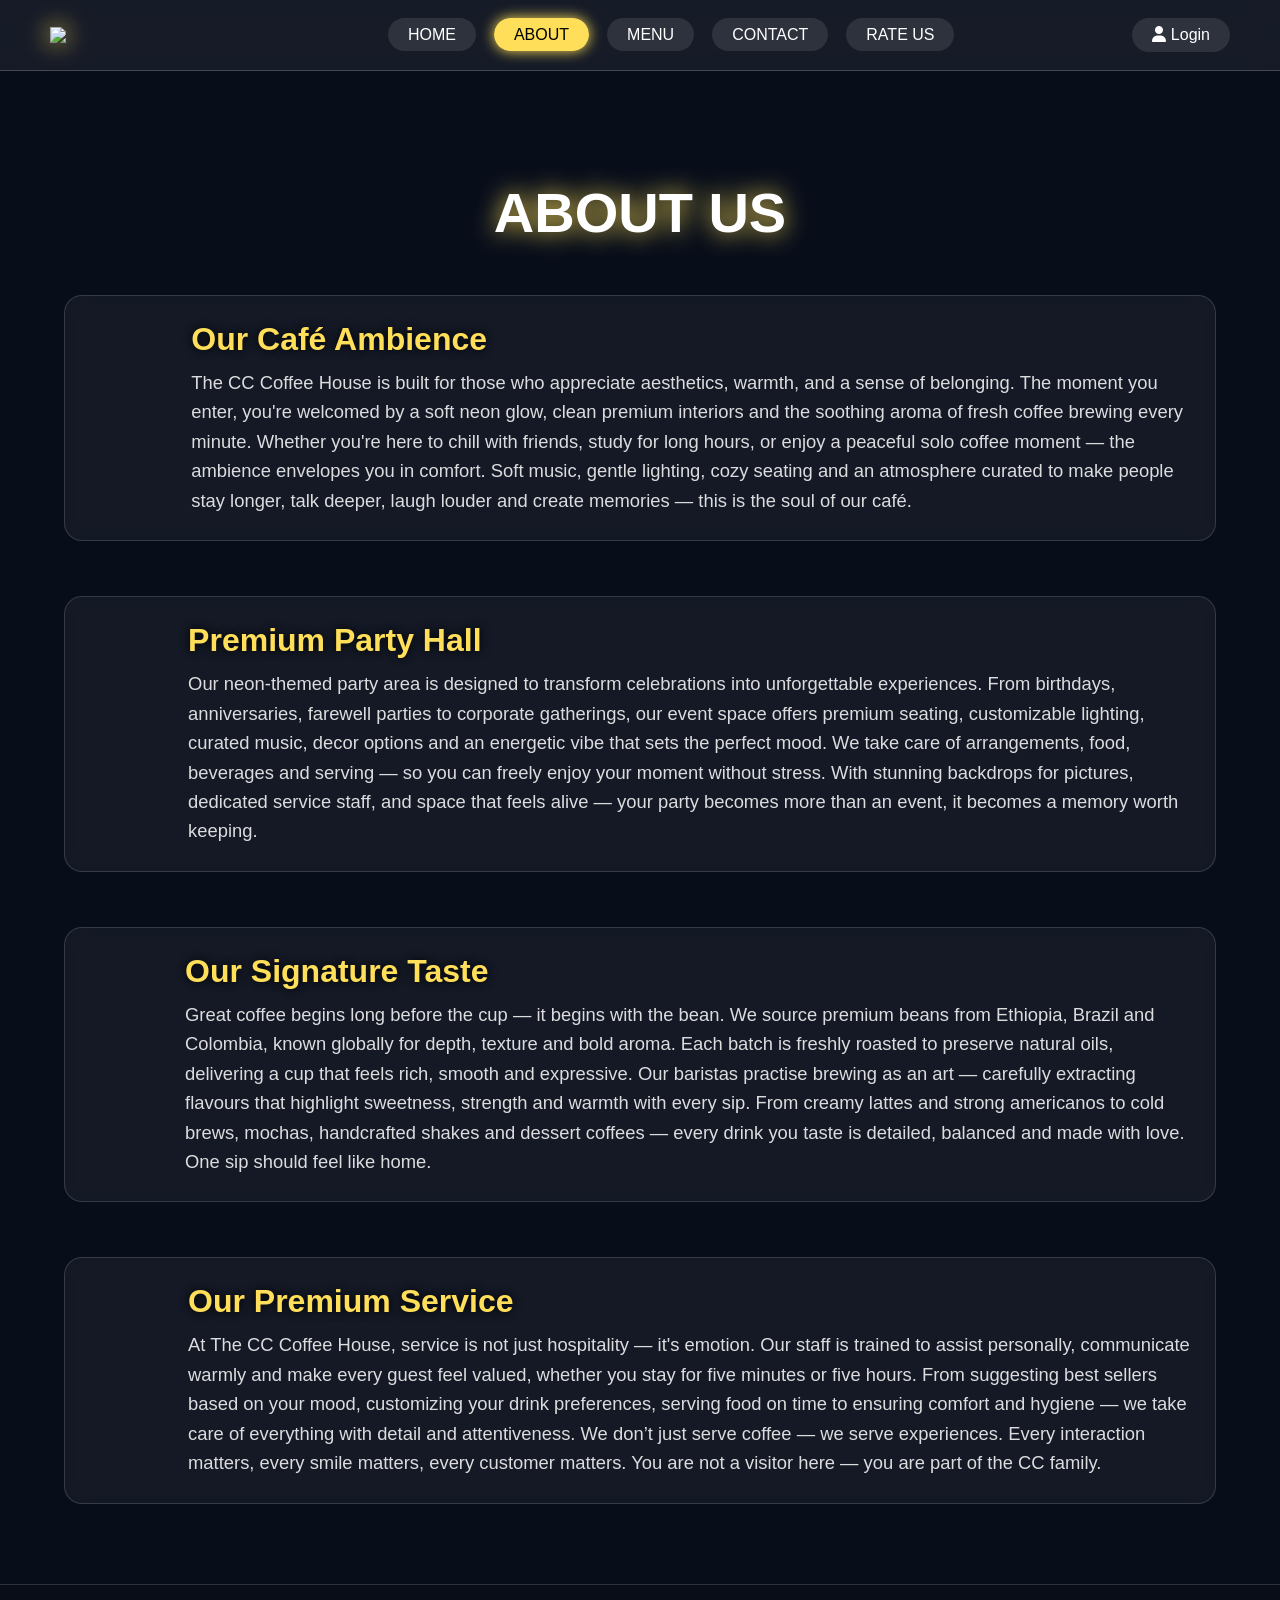
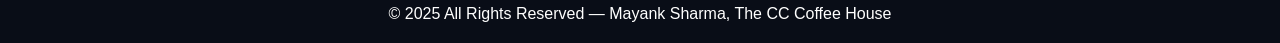
==== about.html @ 78bbc563 "Add files via upload" ====
<!DOCTYPE html>
<html lang="en">
<head>
<meta charset="UTF-8">
<meta name="viewport" content="width=device-width, initial-scale=1.0">
<title>ABOUT US - The CC Coffee House</title>

<!-- Icons + AOS Animations -->
<link rel="stylesheet" href="https://cdnjs.cloudflare.com/ajax/libs/font-awesome/6.5.0/css/all.min.css">
<link rel="stylesheet" href="https://unpkg.com/aos@2.3.1/dist/aos.css"/>

<style>

/* RESET */
*{
  margin:0;
  padding:0;
  box-sizing:border-box;
  font-family:"Poppins",sans-serif;
  list-style:none;
}

body{
  background:#080d1a;
  color:white;
  overflow-x:hidden;
}

/* NEON COLORS */
:root{
  --neon-gold:#ffdf59;
  --neon-blue:#50c8ff;
  --glass-bg:rgba(255,255,255,0.05);
}

/* HEADER */
header{
  position:fixed;
  top:0; left:0; right:0;
  padding:18px 50px;
  display:flex;
  justify-content:space-between;
  align-items:center;
  backdrop-filter:blur(10px);
  background:rgba(255,255,255,0.06);
  border-bottom:1px solid rgba(255,255,255,0.2);
  z-index:1000;
}

header img{
  width:160px;
  filter:drop-shadow(0 0 12px var(--neon-gold));
}

header ul{
  display:flex;
  gap:18px;
}

header a{
  color:white;
  text-decoration:none;
  padding:8px 20px;
  background:rgba(255,255,255,0.1);
  border-radius:20px;
  transition:.3s;
}

header a:hover,
.active-link{
  background:var(--neon-gold);
  color:black;
  box-shadow:0 0 14px var(--neon-gold);
}

/* PAGE TITLE */
.page-title{
  text-align:center;
  margin-top:180px;
  font-size:3.5rem;
  text-shadow:0 0 25px var(--neon-gold);
  animation:fadeIn 1.5s ease;
}

@keyframes fadeIn{
  from{ opacity:0; transform:translateY(25px); }
  to{ opacity:1; transform:translateY(0); }
}

/* ABOUT SECTIONS */
.about-container{
  width:90%;
  margin:50px auto 50px auto;
}

.about-section{
  background:var(--glass-bg);
  border:1px solid rgba(255,255,255,0.15);
  border-radius:18px;
  padding:25px;
  margin-bottom:55px;
  backdrop-filter:blur(8px);
  display:flex;
  align-items:center;
  gap:30px;
  transition:.3s;
}

.about-section:hover{
  box-shadow:0 0 20px var(--neon-gold);
  transform:translateY(-6px);
}

.about-section img{
  width:330px;
  border-radius:12px;
  animation:float 4s ease-in-out infinite;
  filter:drop-shadow(0 0 12px var(--neon-blue));
}

@keyframes float{
  0%,100%{ transform:translateY(0); }
  50%{ transform:translateY(-12px); }
}

.about-text h3{
  font-size:2rem;
  color:var(--neon-gold);
  margin-bottom:10px;
  text-shadow:0 0 10px black;
}

.about-text p{
  font-size:1.15rem;
  line-height:1.6;
  opacity:0.85;
}

/* MOBILE RESPONSIVE */
@media(max-width:900px){
  .about-section{
    flex-direction:column;
    text-align:center;
  }
  .about-section img{
    width:95%;
  }
}

/* FOOTER */
footer{
  margin-top:80px;
  padding:20px;
  text-align:center;
  background:#090d17;
  border-top:1px solid rgba(255,255,255,0.15);
}

</style>
</head>

<body>

<!-- HEADER -->
<header>
    <img src="images/cafe logo.jpg">
    <ul>
        <li><a href="index.html">HOME</a></li>
        <li><a href="about.html" class="active-link">ABOUT</a></li>
        <li><a href="menu.html">MENU</a></li>
        <li><a href="contact.html">CONTACT</a></li>
        <li><a href="RATING.html">RATE US</a> </li>
    </ul>
    <a href="login.html" class="login-btn"><i class="fa-solid fa-user"></i> Login</a>
</header>

<!-- PAGE TITLE -->
<h1 class="page-title">ABOUT US</h1>

<div class="about-container">

    <!-- 1 Ambience -->
    <div class="about-section" data-aos="fade-up">
      <img src="images/cafe-group-sitting-area.jpg" alt="">
      <div class="about-text">
        <h3>Our Café Ambience</h3>
        <p>
          The CC Coffee House is built for those who appreciate aesthetics, warmth, and a sense of belonging. 
          The moment you enter, you're welcomed by a soft neon glow, clean premium interiors and the soothing 
          aroma of fresh coffee brewing every minute. Whether you're here to chill with friends, study for long 
          hours, or enjoy a peaceful solo coffee moment — the ambience envelopes you in comfort.  
          Soft music, gentle lighting, cozy seating and an atmosphere curated to make people stay longer, talk deeper, 
          laugh louder and create memories — this is the soul of our café.
        </p>
      </div>
    </div>

    <!-- 2 Party Hall -->
    <div class="about-section" data-aos="fade-up" data-aos-delay="150">
      <img src="images/party area.jpg" alt="">
      <div class="about-text">
        <h3>Premium Party Hall</h3>
        <p>
          Our neon-themed party area is designed to transform celebrations into unforgettable experiences.  
          From birthdays, anniversaries, farewell parties to corporate gatherings, our event space offers 
          premium seating, customizable lighting, curated music, decor options and an energetic vibe that 
          sets the perfect mood. We take care of arrangements, food, beverages and serving — so you can 
          freely enjoy your moment without stress. With stunning backdrops for pictures, dedicated service 
          staff, and space that feels alive — your party becomes more than an event, it becomes a memory worth keeping.
        </p>
      </div>
    </div>

    <!-- 3 Signature Taste -->
    <div class="about-section" data-aos="fade-up" data-aos-delay="300">
      <img src="images/imported coffe.jpg" alt="">
      <div class="about-text">
        <h3>Our Signature Taste</h3>
        <p>
          Great coffee begins long before the cup — it begins with the bean. 
          We source premium beans from Ethiopia, Brazil and Colombia, known globally for depth, 
          texture and bold aroma. Each batch is freshly roasted to preserve natural oils, delivering 
          a cup that feels rich, smooth and expressive. Our baristas practise brewing as an art — carefully 
          extracting flavours that highlight sweetness, strength and warmth with every sip.  
          From creamy lattes and strong americanos to cold brews, mochas, handcrafted shakes and dessert coffees —
          every drink you taste is detailed, balanced and made with love. One sip should feel like home.
        </p>
      </div>
    </div>

    <!-- 4 Service Quality -->
    <div class="about-section" data-aos="fade-up" data-aos-delay="450">
      <img src="https://images.unsplash.com/photo-1525610553991-2bede1a236e2" alt="">
      <div class="about-text">
        <h3>Our Premium Service</h3>
        <p>
          At The CC Coffee House, service is not just hospitality — it's emotion.  
          Our staff is trained to assist personally, communicate warmly and make every guest feel valued, 
          whether you stay for five minutes or five hours. From suggesting best sellers based on your mood, 
          customizing your drink preferences, serving food on time to ensuring comfort and hygiene — 
          we take care of everything with detail and attentiveness.  
          We don’t just serve coffee — we serve experiences. Every interaction matters, every smile matters, 
          every customer matters. You are not a visitor here — you are part of the CC family.
        </p>
      </div>
    </div>

</div>

<!-- FOOTER -->
<footer>
  © 2025 All Rights Reserved — Mayank Sharma, The CC Coffee House
</footer>

<!-- AOS SCRIPT -->
<script src="https://unpkg.com/aos@2.3.1/dist/aos.js"></script>
<script>
  AOS.init({ duration:1200 });
</script>

<script>
document.addEventListener("DOMContentLoaded", () => {
    const loginBtn = document.querySelector(".login-btn");

    if(localStorage.getItem("loggedInUser")){
        if(loginBtn){
            loginBtn.innerHTML = '<i class="fa-solid fa-right-from-bracket"></i> Logout';
            loginBtn.href = "#";
            loginBtn.addEventListener("click", () => {
                localStorage.removeItem("loggedInUser");
                alert("Logged out successfully!");
                location.reload();
            });
        }
    }
});
</script>

</body>
</html>
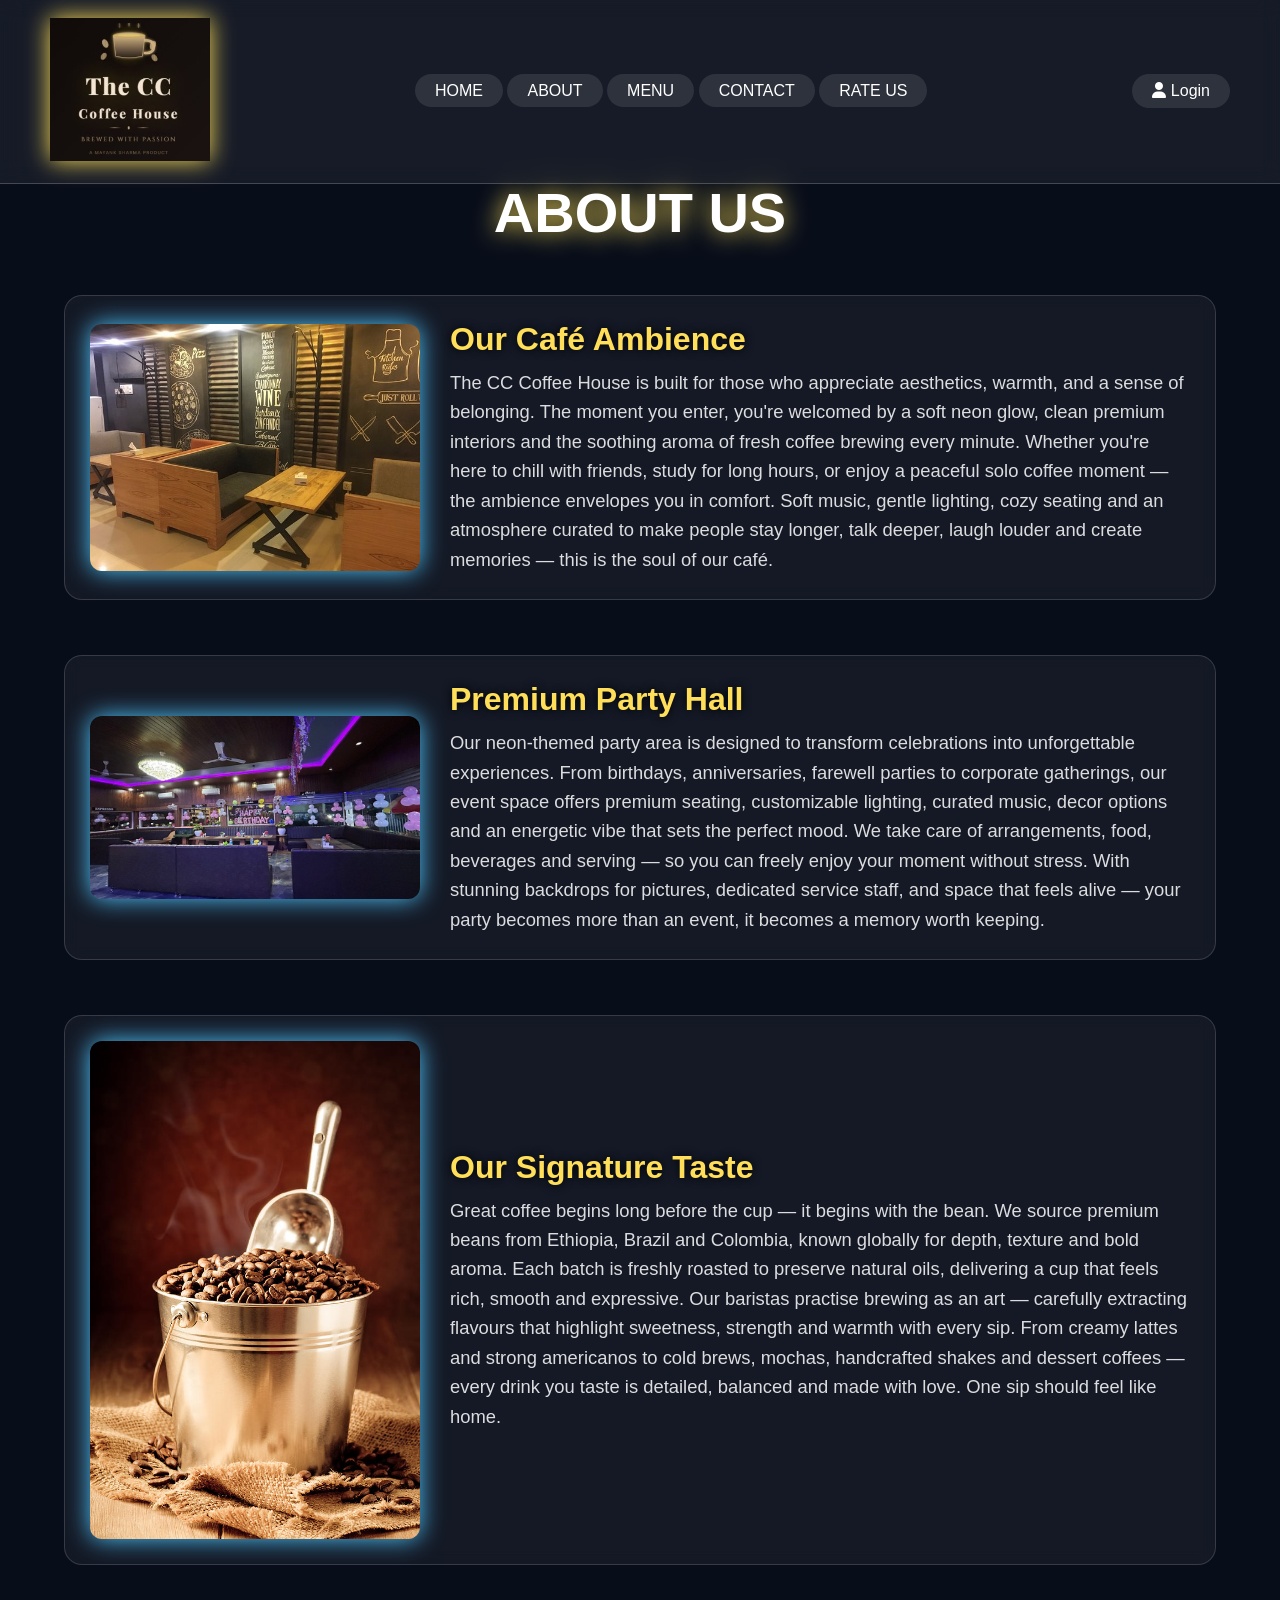
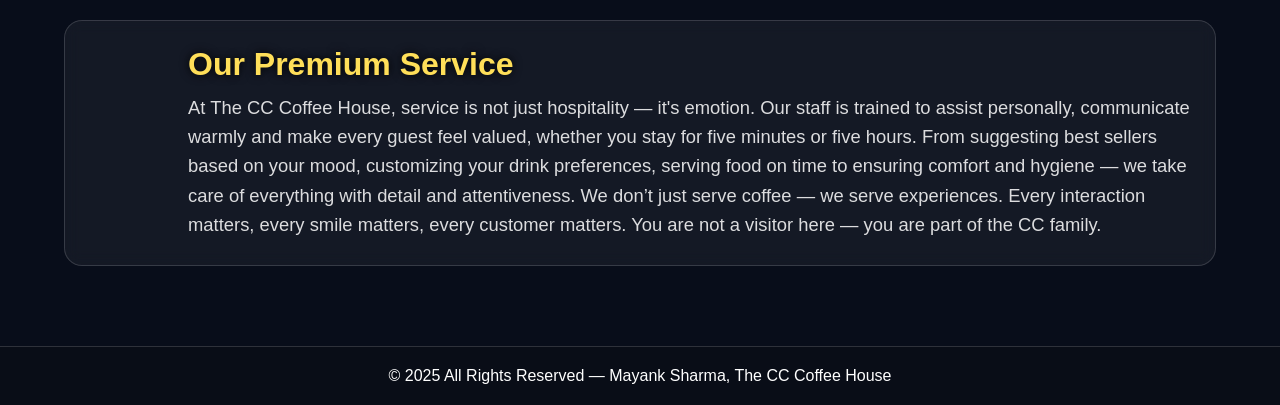
==== commit daf33d5e: "Update about.html" ====
--- a/about.html
+++ b/about.html
@@ -155,6 +155,39 @@
   background:#090d17;
   border-top:1px solid rgba(255,255,255,0.15);
 }
+/* Mobile hamburger */
+#menu-btn {
+  display:none;
+  font-size:1.7rem;
+  cursor:pointer;
+}
+
+/* Mobile menu behavior */
+@media(max-width:768px){
+  nav{ 
+    position:fixed;
+    right:-120%;
+    top:75px;
+    width:220px;
+    padding:20px;
+    backdrop-filter: blur(12px);
+    background:rgba(255,255,255,0.09);
+    border-left:1px solid rgba(255,255,255,0.2);
+    transition:.3s;
+    flex-direction:column;
+  }
+
+  nav.show{ right:0%; }
+
+  nav a{
+    margin:12px 0;
+    width:100%;
+    text-align:center;
+    display:block;
+  }
+
+  #menu-btn{ display:block; }
+}
 
 </style>
 </head>
@@ -162,17 +195,31 @@
 <body>
 
 <!-- HEADER -->
+
 <header>
-    <img src="images/cafe logo.jpg">
-    <ul>
-        <li><a href="index.html">HOME</a></li>
-        <li><a href="about.html" class="active-link">ABOUT</a></li>
-        <li><a href="menu.html">MENU</a></li>
-        <li><a href="contact.html">CONTACT</a></li>
-        <li><a href="RATING.html">RATE US</a> </li>
-    </ul>
-    <a href="login.html" class="login-btn"><i class="fa-solid fa-user"></i> Login</a>
+  <!-- Logo -->
+  <div class="logo">
+    <img src="images/cafe logo.jpg" alt="CC Coffee House Logo">
+  </div>
+
+  <!-- Hamburger icon for mobile -->
+  <i id="menu-btn" class="fas fa-bars"></i>
+
+  <!-- Navigation -->
+  <nav>
+    <a href="index.html">HOME</a>
+    <a href="about.html">ABOUT</a>
+    <a href="menu.html">MENU</a>
+    <a href="contact.html">CONTACT</a>
+    <a href="rating.html">RATE US</a>
+  </nav>
+
+  <!-- Login button -->
+  <a href="login.html" class="login-btn">
+    <i class="fa-solid fa-user"></i> Login
+  </a>
 </header>
+
 
 <!-- PAGE TITLE -->
 <h1 class="page-title">ABOUT US</h1>
@@ -275,6 +322,13 @@
     }
 });
 </script>
+<script>
+const menuBtn = document.getElementById("menu-btn");
+const nav = document.querySelector("nav");
+
+menuBtn.onclick = () => nav.classList.toggle("show");
+</script>
+
 
 </body>
 </html>
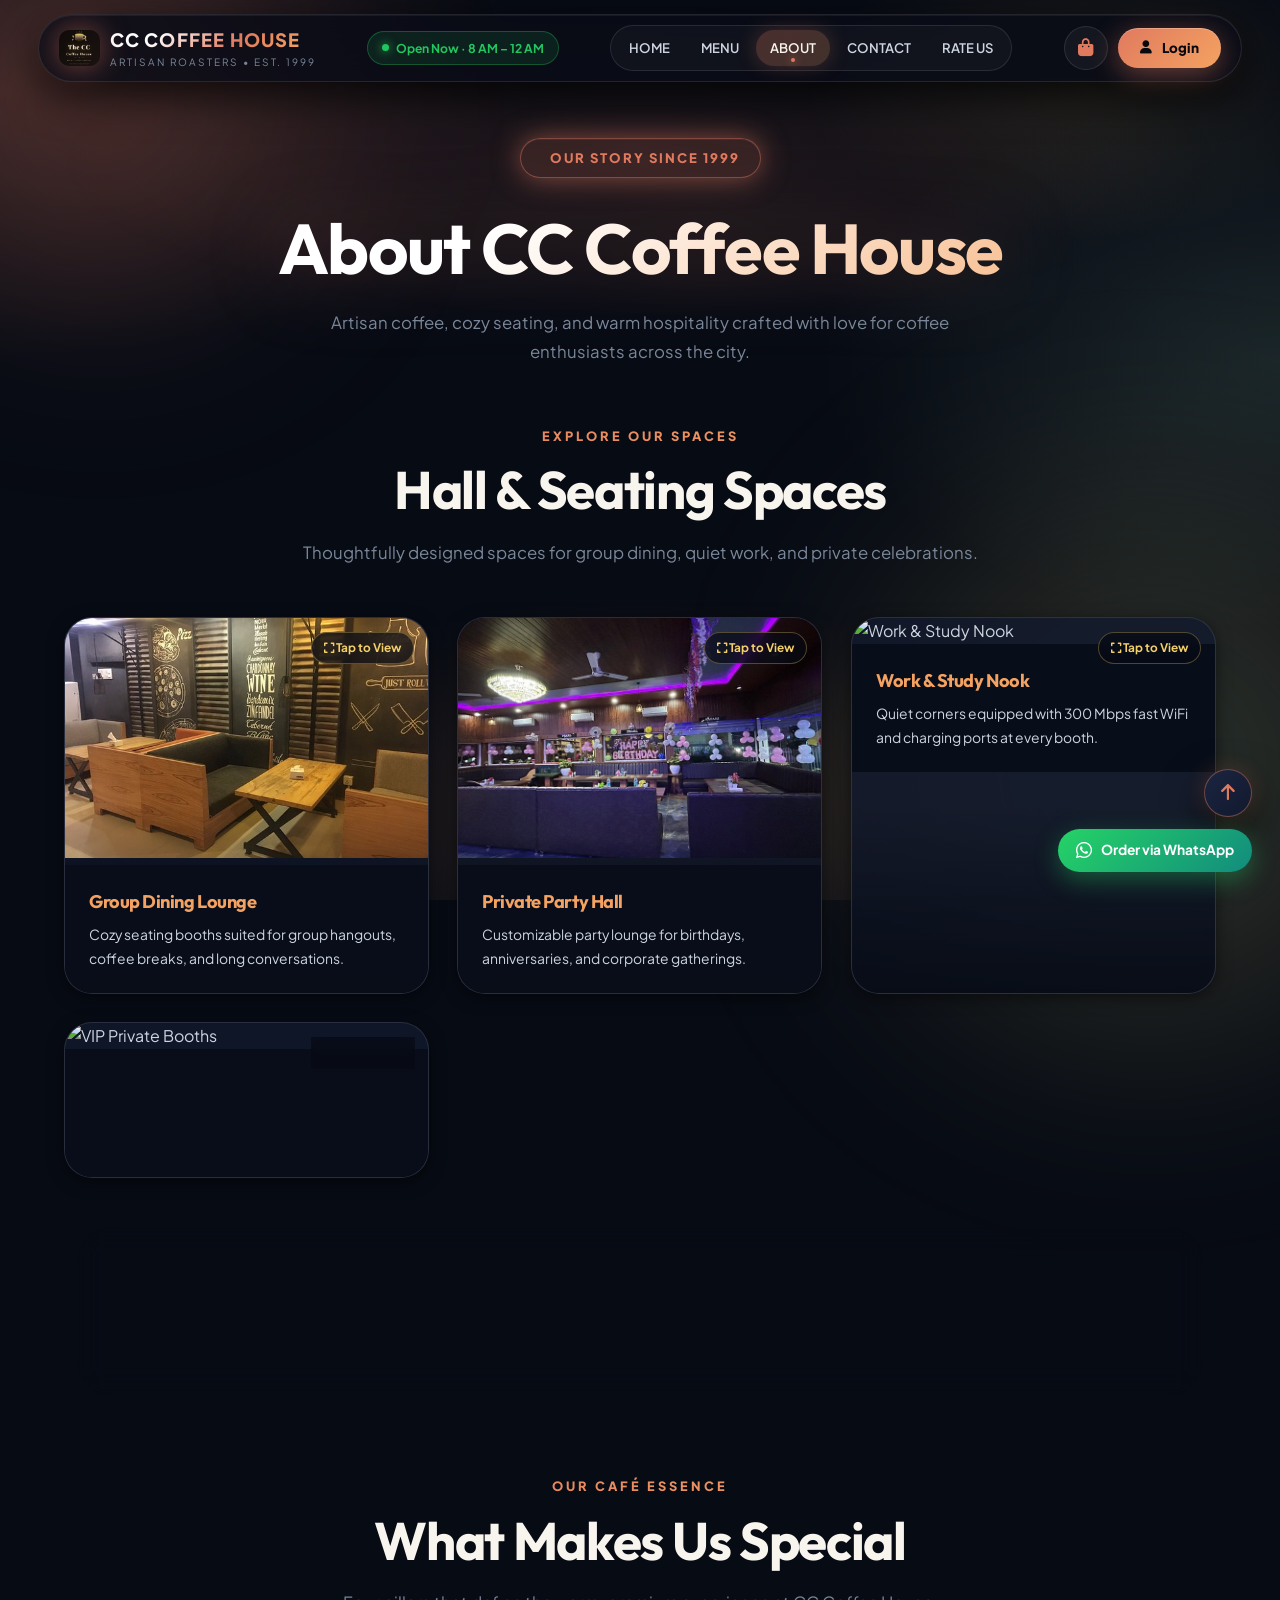
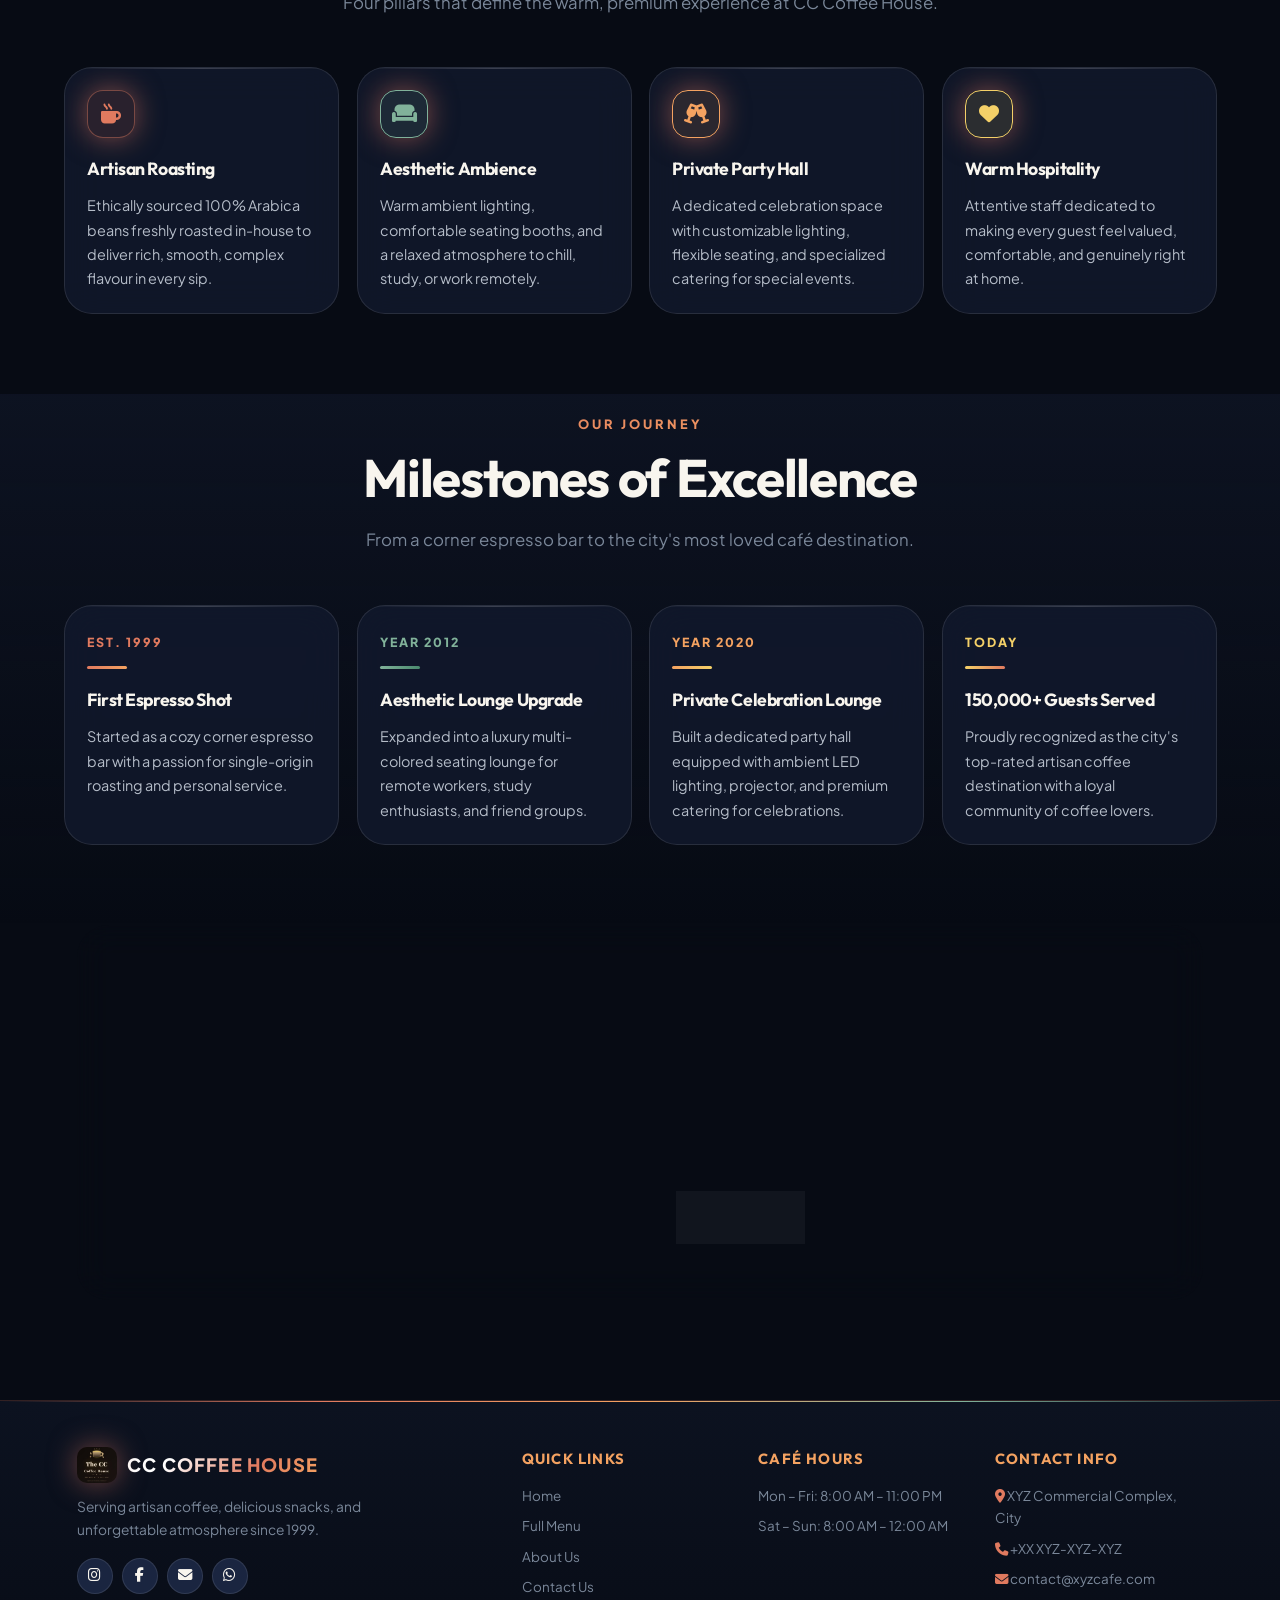
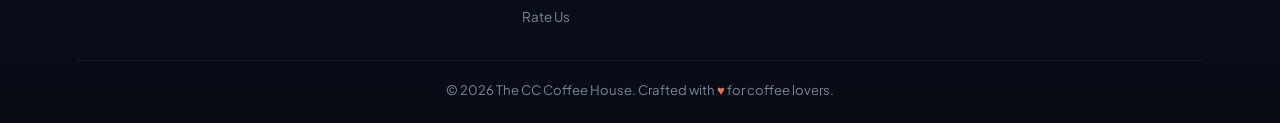
==== commit 10574b5d: "Enhance UI/UX: reorder about page gallery to top, add cart free delivery tracker, interactive order " ====
--- a/about.html
+++ b/about.html
@@ -1,334 +1,329 @@
-<!DOCTYPE html>
-<html lang="en">
-<head>
-<meta charset="UTF-8">
-<meta name="viewport" content="width=device-width, initial-scale=1.0">
-<title>ABOUT US - The CC Coffee House</title>
-
-<!-- Icons + AOS Animations -->
-<link rel="stylesheet" href="https://cdnjs.cloudflare.com/ajax/libs/font-awesome/6.5.0/css/all.min.css">
-<link rel="stylesheet" href="https://unpkg.com/aos@2.3.1/dist/aos.css"/>
-
-<style>
-
-/* RESET */
-*{
-  margin:0;
-  padding:0;
-  box-sizing:border-box;
-  font-family:"Poppins",sans-serif;
-  list-style:none;
-}
-
-body{
-  background:#080d1a;
-  color:white;
-  overflow-x:hidden;
-}
-
-/* NEON COLORS */
-:root{
-  --neon-gold:#ffdf59;
-  --neon-blue:#50c8ff;
-  --glass-bg:rgba(255,255,255,0.05);
-}
-
-/* HEADER */
-header{
-  position:fixed;
-  top:0; left:0; right:0;
-  padding:18px 50px;
-  display:flex;
-  justify-content:space-between;
-  align-items:center;
-  backdrop-filter:blur(10px);
-  background:rgba(255,255,255,0.06);
-  border-bottom:1px solid rgba(255,255,255,0.2);
-  z-index:1000;
-}
-
-header img{
-  width:160px;
-  filter:drop-shadow(0 0 12px var(--neon-gold));
-}
-
-header ul{
-  display:flex;
-  gap:18px;
-}
-
-header a{
-  color:white;
-  text-decoration:none;
-  padding:8px 20px;
-  background:rgba(255,255,255,0.1);
-  border-radius:20px;
-  transition:.3s;
-}
-
-header a:hover,
-.active-link{
-  background:var(--neon-gold);
-  color:black;
-  box-shadow:0 0 14px var(--neon-gold);
-}
-
-/* PAGE TITLE */
-.page-title{
-  text-align:center;
-  margin-top:180px;
-  font-size:3.5rem;
-  text-shadow:0 0 25px var(--neon-gold);
-  animation:fadeIn 1.5s ease;
-}
-
-@keyframes fadeIn{
-  from{ opacity:0; transform:translateY(25px); }
-  to{ opacity:1; transform:translateY(0); }
-}
-
-/* ABOUT SECTIONS */
-.about-container{
-  width:90%;
-  margin:50px auto 50px auto;
-}
-
-.about-section{
-  background:var(--glass-bg);
-  border:1px solid rgba(255,255,255,0.15);
-  border-radius:18px;
-  padding:25px;
-  margin-bottom:55px;
-  backdrop-filter:blur(8px);
-  display:flex;
-  align-items:center;
-  gap:30px;
-  transition:.3s;
-}
-
-.about-section:hover{
-  box-shadow:0 0 20px var(--neon-gold);
-  transform:translateY(-6px);
-}
-
-.about-section img{
-  width:330px;
-  border-radius:12px;
-  animation:float 4s ease-in-out infinite;
-  filter:drop-shadow(0 0 12px var(--neon-blue));
-}
-
-@keyframes float{
-  0%,100%{ transform:translateY(0); }
-  50%{ transform:translateY(-12px); }
-}
-
-.about-text h3{
-  font-size:2rem;
-  color:var(--neon-gold);
-  margin-bottom:10px;
-  text-shadow:0 0 10px black;
-}
-
-.about-text p{
-  font-size:1.15rem;
-  line-height:1.6;
-  opacity:0.85;
-}
-
-/* MOBILE RESPONSIVE */
-@media(max-width:900px){
-  .about-section{
-    flex-direction:column;
-    text-align:center;
-  }
-  .about-section img{
-    width:95%;
-  }
-}
-
-/* FOOTER */
-footer{
-  margin-top:80px;
-  padding:20px;
-  text-align:center;
-  background:#090d17;
-  border-top:1px solid rgba(255,255,255,0.15);
-}
-/* Mobile hamburger */
-#menu-btn {
-  display:none;
-  font-size:1.7rem;
-  cursor:pointer;
-}
-
-/* Mobile menu behavior */
-@media(max-width:768px){
-  nav{ 
-    position:fixed;
-    right:-120%;
-    top:75px;
-    width:220px;
-    padding:20px;
-    backdrop-filter: blur(12px);
-    background:rgba(255,255,255,0.09);
-    border-left:1px solid rgba(255,255,255,0.2);
-    transition:.3s;
-    flex-direction:column;
-  }
-
-  nav.show{ right:0%; }
-
-  nav a{
-    margin:12px 0;
-    width:100%;
-    text-align:center;
-    display:block;
-  }
-
-  #menu-btn{ display:block; }
-}
-
-</style>
-</head>
-
-<body>
-
-<!-- HEADER -->
-
-<header>
-  <!-- Logo -->
-  <div class="logo">
-    <img src="images/cafe logo.jpg" alt="CC Coffee House Logo">
-  </div>
-
-  <!-- Hamburger icon for mobile -->
-  <i id="menu-btn" class="fas fa-bars"></i>
-
-  <!-- Navigation -->
-  <nav>
-    <a href="index.html">HOME</a>
-    <a href="about.html">ABOUT</a>
-    <a href="menu.html">MENU</a>
-    <a href="contact.html">CONTACT</a>
-    <a href="rating.html">RATE US</a>
-  </nav>
-
-  <!-- Login button -->
-  <a href="login.html" class="login-btn">
-    <i class="fa-solid fa-user"></i> Login
-  </a>
-</header>
-
-
-<!-- PAGE TITLE -->
-<h1 class="page-title">ABOUT US</h1>
-
-<div class="about-container">
-
-    <!-- 1 Ambience -->
-    <div class="about-section" data-aos="fade-up">
-      <img src="images/cafe-group-sitting-area.jpg" alt="">
-      <div class="about-text">
-        <h3>Our Café Ambience</h3>
-        <p>
-          The CC Coffee House is built for those who appreciate aesthetics, warmth, and a sense of belonging. 
-          The moment you enter, you're welcomed by a soft neon glow, clean premium interiors and the soothing 
-          aroma of fresh coffee brewing every minute. Whether you're here to chill with friends, study for long 
-          hours, or enjoy a peaceful solo coffee moment — the ambience envelopes you in comfort.  
-          Soft music, gentle lighting, cozy seating and an atmosphere curated to make people stay longer, talk deeper, 
-          laugh louder and create memories — this is the soul of our café.
-        </p>
-      </div>
-    </div>
-
-    <!-- 2 Party Hall -->
-    <div class="about-section" data-aos="fade-up" data-aos-delay="150">
-      <img src="images/party area.jpg" alt="">
-      <div class="about-text">
-        <h3>Premium Party Hall</h3>
-        <p>
-          Our neon-themed party area is designed to transform celebrations into unforgettable experiences.  
-          From birthdays, anniversaries, farewell parties to corporate gatherings, our event space offers 
-          premium seating, customizable lighting, curated music, decor options and an energetic vibe that 
-          sets the perfect mood. We take care of arrangements, food, beverages and serving — so you can 
-          freely enjoy your moment without stress. With stunning backdrops for pictures, dedicated service 
-          staff, and space that feels alive — your party becomes more than an event, it becomes a memory worth keeping.
-        </p>
-      </div>
-    </div>
-
-    <!-- 3 Signature Taste -->
-    <div class="about-section" data-aos="fade-up" data-aos-delay="300">
-      <img src="images/imported coffe.jpg" alt="">
-      <div class="about-text">
-        <h3>Our Signature Taste</h3>
-        <p>
-          Great coffee begins long before the cup — it begins with the bean. 
-          We source premium beans from Ethiopia, Brazil and Colombia, known globally for depth, 
-          texture and bold aroma. Each batch is freshly roasted to preserve natural oils, delivering 
-          a cup that feels rich, smooth and expressive. Our baristas practise brewing as an art — carefully 
-          extracting flavours that highlight sweetness, strength and warmth with every sip.  
-          From creamy lattes and strong americanos to cold brews, mochas, handcrafted shakes and dessert coffees —
-          every drink you taste is detailed, balanced and made with love. One sip should feel like home.
-        </p>
-      </div>
-    </div>
-
-    <!-- 4 Service Quality -->
-    <div class="about-section" data-aos="fade-up" data-aos-delay="450">
-      <img src="https://images.unsplash.com/photo-1525610553991-2bede1a236e2" alt="">
-      <div class="about-text">
-        <h3>Our Premium Service</h3>
-        <p>
-          At The CC Coffee House, service is not just hospitality — it's emotion.  
-          Our staff is trained to assist personally, communicate warmly and make every guest feel valued, 
-          whether you stay for five minutes or five hours. From suggesting best sellers based on your mood, 
-          customizing your drink preferences, serving food on time to ensuring comfort and hygiene — 
-          we take care of everything with detail and attentiveness.  
-          We don’t just serve coffee — we serve experiences. Every interaction matters, every smile matters, 
-          every customer matters. You are not a visitor here — you are part of the CC family.
-        </p>
-      </div>
-    </div>
-
-</div>
-
-<!-- FOOTER -->
-<footer>
-  © 2025 All Rights Reserved — Mayank Sharma, The CC Coffee House
-</footer>
-
-<!-- AOS SCRIPT -->
-<script src="https://unpkg.com/aos@2.3.1/dist/aos.js"></script>
-<script>
-  AOS.init({ duration:1200 });
-</script>
-
-<script>
-document.addEventListener("DOMContentLoaded", () => {
-    const loginBtn = document.querySelector(".login-btn");
-
-    if(localStorage.getItem("loggedInUser")){
-        if(loginBtn){
-            loginBtn.innerHTML = '<i class="fa-solid fa-right-from-bracket"></i> Logout';
-            loginBtn.href = "#";
-            loginBtn.addEventListener("click", () => {
-                localStorage.removeItem("loggedInUser");
-                alert("Logged out successfully!");
-                location.reload();
-            });
-        }
-    }
-});
-</script>
-<script>
-const menuBtn = document.getElementById("menu-btn");
-const nav = document.querySelector("nav");
-
-menuBtn.onclick = () => nav.classList.toggle("show");
-</script>
-
-
-</body>
-</html>
+<!DOCTYPE html>
+<html lang="en">
+<head>
+    <meta charset="UTF-8">
+    <meta name="viewport" content="width=device-width, initial-scale=1.0">
+    <title>About Us | The CC Coffee House – Our Story & Spaces</title>
+    <meta name="description" content="Discover the story behind CC Coffee House — 27 years of artisan brewing, warm hospitality, aesthetic seating, and a private celebration hall.">
+
+    <!-- Favicon & Social Meta -->
+    <link rel="icon" type="image/jpeg" href="images/cafe logo.jpg">
+    <meta property="og:title" content="About Us | The CC Coffee House">
+    <meta property="og:description" content="Discover 27 years of artisan brewing, warm hospitality, aesthetic seating, and our private celebration hall.">
+    <meta property="og:image" content="images/cafe logo.jpg">
+    <meta property="og:type" content="website">
+
+    <link rel="stylesheet" href="https://cdnjs.cloudflare.com/ajax/libs/font-awesome/6.5.0/css/all.min.css">
+    <link rel="stylesheet" href="https://unpkg.com/aos@2.3.1/dist/aos.css"/>
+    <link rel="stylesheet" href="css/styles.css">
+</head>
+<body>
+
+    <!-- ── PAGE PRELOADER ── -->
+    <div id="page-preloader">
+        <img src="images/cafe logo.jpg" alt="CC Coffee House" class="preloader-logo">
+        <p class="preloader-brand-name">CC Coffee House</p>
+        <div class="preloader-bar-track">
+            <div class="preloader-bar-fill"></div>
+        </div>
+    </div>
+
+    <!-- NAVBAR -->
+    <header class="navbar-header" id="main-navbar">
+        <a href="index.html" class="brand-logo">
+            <img src="images/cafe logo.jpg" alt="CC Coffee House Logo">
+            <div>
+                <span class="brand-name">CC Coffee House</span>
+                <span class="brand-tagline">Artisan Roasters • Est. 1999</span>
+            </div>
+        </a>
+        <div class="status-badge-pill">
+            <span class="status-dot"></span> Open Now · 8 AM – 12 AM
+        </div>
+        <i class="fa-solid fa-bars mobile-toggle" id="menu-toggle-btn"></i>
+        <nav class="nav-links" id="nav-links">
+            <a href="index.html"   class="nav-link-item">HOME</a>
+            <a href="menu.html"    class="nav-link-item">MENU</a>
+            <a href="about.html"   class="nav-link-item active">ABOUT</a>
+            <a href="contact.html" class="nav-link-item">CONTACT</a>
+            <a href="rating.html"  class="nav-link-item">RATE US</a>
+        </nav>
+        <div class="header-actions">
+            <button class="cart-trigger-btn" onclick="toggleCartDrawer(true)" title="View Cart">
+                <i class="fa-solid fa-bag-shopping"></i>
+                <span class="cart-badge" style="display:none;">0</span>
+            </button>
+            <div id="header-auth-btn">
+                <a href="login.html" class="btn-primary" style="padding:9px 22px;font-size:0.84rem;">
+                    <i class="fa-solid fa-user"></i> Login
+                </a>
+            </div>
+        </div>
+    </header>
+
+    <!-- PAGE HERO BANNER -->
+    <section class="page-hero-banner">
+        <span class="badge-tag" data-aos="fade-down">
+            <i class="fa-solid fa-sparkles"></i> OUR STORY SINCE 1999
+        </span>
+        <h1 class="hero-title" data-aos="fade-up" style="font-size:clamp(2.6rem,5.5vw,4.5rem);margin-top:8px;">
+            About CC Coffee House
+        </h1>
+        <p class="section-desc" data-aos="fade-up" data-aos-delay="100" style="max-width:620px;margin:20px auto 0;">
+            Artisan coffee, cozy seating, and warm hospitality crafted with love for coffee enthusiasts across the city.
+        </p>
+    </section>
+
+    <!-- GALLERY SPACES (PICTURES ON TOP) -->
+    <section class="section" style="padding-top:20px; padding-bottom:50px;">
+        <div class="section-header" data-aos="fade-up">
+            <span class="section-subtitle">EXPLORE OUR SPACES</span>
+            <h2 class="section-title">Hall & Seating Spaces</h2>
+            <p class="section-desc">Thoughtfully designed spaces for group dining, quiet work, and private celebrations.</p>
+        </div>
+
+        <div class="gallery-grid">
+            <div class="gallery-card tilt-card" data-aos="fade-up" data-aos-delay="80">
+                <span style="position:absolute;top:14px;right:14px;background:rgba(7,11,20,0.72);color:var(--gold);font-size:0.74rem;font-weight:700;padding:5px 12px;border-radius:20px;border:1px solid rgba(244,208,104,0.30);backdrop-filter:blur(8px);z-index:3;pointer-events:none;"><i class="fa-solid fa-expand"></i> Tap to View</span>
+                <img src="images/cafe-group-sitting-area.jpg" alt="Group Dining Lounge">
+                <div class="gallery-info">
+                    <h4>Group Dining Lounge</h4>
+                    <p>Cozy seating booths suited for group hangouts, coffee breaks, and long conversations.</p>
+                </div>
+            </div>
+            <div class="gallery-card tilt-card" data-aos="fade-up" data-aos-delay="160">
+                <span style="position:absolute;top:14px;right:14px;background:rgba(7,11,20,0.72);color:var(--gold);font-size:0.74rem;font-weight:700;padding:5px 12px;border-radius:20px;border:1px solid rgba(244,208,104,0.30);backdrop-filter:blur(8px);z-index:3;pointer-events:none;"><i class="fa-solid fa-expand"></i> Tap to View</span>
+                <img src="images/party area.jpg" alt="Private Party Hall">
+                <div class="gallery-info">
+                    <h4>Private Party Hall</h4>
+                    <p>Customizable party lounge for birthdays, anniversaries, and corporate gatherings.</p>
+                </div>
+            </div>
+            <div class="gallery-card tilt-card" data-aos="fade-up" data-aos-delay="240">
+                <span style="position:absolute;top:14px;right:14px;background:rgba(7,11,20,0.72);color:var(--gold);font-size:0.74rem;font-weight:700;padding:5px 12px;border-radius:20px;border:1px solid rgba(244,208,104,0.30);backdrop-filter:blur(8px);z-index:3;pointer-events:none;"><i class="fa-solid fa-expand"></i> Tap to View</span>
+                <img src="https://images.unsplash.com/photo-1554118811-1e0d58224f24?w=500&auto=format&fit=crop" alt="Work & Study Nook">
+                <div class="gallery-info">
+                    <h4>Work & Study Nook</h4>
+                    <p>Quiet corners equipped with 300 Mbps fast WiFi and charging ports at every booth.</p>
+                </div>
+            </div>
+            <div class="gallery-card tilt-card" data-aos="fade-up" data-aos-delay="320">
+                <span style="position:absolute;top:14px;right:14px;background:rgba(7,11,20,0.72);color:var(--gold);font-size:0.74rem;font-weight:700;padding:5px 12px;border-radius:20px;border:1px solid rgba(244,208,104,0.30);backdrop-filter:blur(8px);z-index:3;pointer-events:none;"><i class="fa-solid fa-expand"></i> Tap to View</span>
+                <img src="https://images.unsplash.com/photo-1517248135467-4c7edcad34c4?w=500&auto=format&fit=crop" alt="VIP Private Booths">
+                <div class="gallery-info">
+                    <h4>VIP Private Booths</h4>
+                    <p>Intimate seating designed for quiet conversations and exclusive coffee meets.</p>
+                </div>
+            </div>
+        </div>
+    </section>
+
+    <!-- STATS STRIP -->
+    <section style="padding:0 6% 60px 6%;">
+        <div class="stats-strip" data-aos="fade-up">
+            <div class="stat-item">
+                <h4>27+ Years</h4>
+                <p>Artisan Brewing Legacy</p>
+            </div>
+            <div class="stat-item">
+                <h4>150,000+</h4>
+                <p>Happy Guests Served</p>
+            </div>
+            <div class="stat-item">
+                <h4>500+</h4>
+                <p>Celebrations Hosted</p>
+            </div>
+        </div>
+    </section>
+
+    <!-- WHAT MAKES US SPECIAL -->
+    <section class="section" style="padding-top:20px;">
+        <div class="section-header" data-aos="fade-up">
+            <span class="section-subtitle">OUR CAFÉ ESSENCE</span>
+            <h2 class="section-title">What Makes Us Special</h2>
+            <p class="section-desc">Four pillars that define the warm, premium experience at CC Coffee House.</p>
+        </div>
+
+        <div class="grid-cards">
+            <div class="glass-card tilt-card" data-aos="fade-up" data-aos-delay="80">
+                <div class="card-icon"><i class="fa-solid fa-mug-hot"></i></div>
+                <h3>Artisan Roasting</h3>
+                <p>Ethically sourced 100% Arabica beans freshly roasted in-house to deliver rich, smooth, complex flavour in every sip.</p>
+            </div>
+            <div class="glass-card tilt-card" data-aos="fade-up" data-aos-delay="160">
+                <div class="card-icon" style="background:rgba(129,178,154,0.12);border-color:var(--matcha);color:var(--matcha);">
+                    <i class="fa-solid fa-couch"></i>
+                </div>
+                <h3>Aesthetic Ambience</h3>
+                <p>Warm ambient lighting, comfortable seating booths, and a relaxed atmosphere to chill, study, or work remotely.</p>
+            </div>
+            <div class="glass-card tilt-card" data-aos="fade-up" data-aos-delay="240">
+                <div class="card-icon" style="background:rgba(244,162,97,0.12);border-color:var(--amber);color:var(--amber);">
+                    <i class="fa-solid fa-champagne-glasses"></i>
+                </div>
+                <h3>Private Party Hall</h3>
+                <p>A dedicated celebration space with customizable lighting, flexible seating, and specialized catering for special events.</p>
+            </div>
+            <div class="glass-card tilt-card" data-aos="fade-up" data-aos-delay="320">
+                <div class="card-icon" style="background:rgba(244,208,104,0.12);border-color:var(--gold);color:var(--gold);">
+                    <i class="fa-solid fa-heart"></i>
+                </div>
+                <h3>Warm Hospitality</h3>
+                <p>Attentive staff dedicated to making every guest feel valued, comfortable, and genuinely right at home.</p>
+            </div>
+        </div>
+    </section>
+
+    <!-- MILESTONES JOURNEY -->
+    <section class="section" style="padding-top:20px;background:linear-gradient(180deg,rgba(18,25,44,0.55) 0%,transparent 100%);">
+        <div class="section-header" data-aos="fade-up">
+            <span class="section-subtitle">OUR JOURNEY</span>
+            <h2 class="section-title">Milestones of Excellence</h2>
+            <p class="section-desc">From a corner espresso bar to the city's most loved café destination.</p>
+        </div>
+
+        <div class="grid-cards" style="grid-template-columns:repeat(auto-fit,minmax(240px,1fr));">
+            <div class="glass-card tilt-card" data-aos="fade-up" data-aos-delay="80">
+                <span style="font-size:0.78rem;font-weight:800;color:var(--terracotta);text-transform:uppercase;letter-spacing:2px;">EST. 1999</span>
+                <div style="width:40px;height:3px;background:linear-gradient(90deg,var(--terracotta),var(--amber));border-radius:2px;margin:12px 0 16px;"></div>
+                <h3>First Espresso Shot</h3>
+                <p>Started as a cozy corner espresso bar with a passion for single-origin roasting and personal service.</p>
+            </div>
+            <div class="glass-card tilt-card" data-aos="fade-up" data-aos-delay="160">
+                <span style="font-size:0.78rem;font-weight:800;color:var(--matcha);text-transform:uppercase;letter-spacing:2px;">YEAR 2012</span>
+                <div style="width:40px;height:3px;background:linear-gradient(90deg,var(--matcha),#4A8A6E);border-radius:2px;margin:12px 0 16px;"></div>
+                <h3>Aesthetic Lounge Upgrade</h3>
+                <p>Expanded into a luxury multi-colored seating lounge for remote workers, study enthusiasts, and friend groups.</p>
+            </div>
+            <div class="glass-card tilt-card" data-aos="fade-up" data-aos-delay="240">
+                <span style="font-size:0.78rem;font-weight:800;color:var(--amber);text-transform:uppercase;letter-spacing:2px;">YEAR 2020</span>
+                <div style="width:40px;height:3px;background:linear-gradient(90deg,var(--amber),var(--gold));border-radius:2px;margin:12px 0 16px;"></div>
+                <h3>Private Celebration Lounge</h3>
+                <p>Built a dedicated party hall equipped with ambient LED lighting, projector, and premium catering for celebrations.</p>
+            </div>
+            <div class="glass-card tilt-card" data-aos="fade-up" data-aos-delay="320">
+                <span style="font-size:0.78rem;font-weight:800;color:var(--gold);text-transform:uppercase;letter-spacing:2px;">TODAY</span>
+                <div style="width:40px;height:3px;background:linear-gradient(90deg,var(--gold),var(--terracotta));border-radius:2px;margin:12px 0 16px;"></div>
+                <h3>150,000+ Guests Served</h3>
+                <p>Proudly recognized as the city's top-rated artisan coffee destination with a loyal community of coffee lovers.</p>
+            </div>
+        </div>
+    </section>
+
+    <!-- CTA -->
+    <section style="padding:0 6% 100px 6%;">
+        <div data-aos="fade-up" style="
+            background:linear-gradient(135deg,rgba(129,178,154,0.15),rgba(244,208,104,0.10),rgba(224,122,95,0.12));
+            border:1px solid rgba(129,178,154,0.30); border-radius:32px;
+            padding:55px 44px; text-align:center; backdrop-filter:blur(16px);
+            box-shadow:0 20px 60px rgba(0,0,0,0.45), 0 0 40px rgba(129,178,154,0.10);
+            position:relative; overflow:hidden;
+        ">
+            <span class="section-subtitle" style="display:block;margin-bottom:14px;">COME VISIT US</span>
+            <h2 style="font-size:clamp(1.7rem,3.5vw,2.7rem);color:var(--text-heading);margin-bottom:16px;">Experience It For Yourself</h2>
+            <p style="color:var(--text-muted);font-size:1rem;max-width:480px;margin:0 auto 34px;">
+                Join thousands of coffee lovers who have made CC Coffee House their home away from home.
+            </p>
+            <div style="display:flex;gap:16px;justify-content:center;flex-wrap:wrap;">
+                <a href="menu.html" class="btn-primary"><i class="fa-solid fa-mug-hot"></i> Explore Menu</a>
+                <a href="contact.html" class="btn-secondary"><i class="fa-solid fa-location-dot"></i> Find Us</a>
+            </div>
+        </div>
+    </section>
+
+    <!-- CART DRAWER -->
+    <div class="cart-drawer-overlay" id="cart-drawer-overlay" onclick="if(event.target===this) toggleCartDrawer(false)">
+        <div class="cart-drawer">
+            <div class="cart-drawer-header">
+                <h2><i class="fa-solid fa-basket-shopping"></i> Your Coffee Cart</h2>
+                <button class="close-drawer-btn" onclick="toggleCartDrawer(false)">&times;</button>
+            </div>
+            <div class="cart-items-body" id="cart-drawer-items"></div>
+            <div class="cart-drawer-footer">
+                <div class="cart-summary-line"><span>Subtotal</span><span id="cart-subtotal">₹0</span></div>
+                <div class="cart-summary-line total"><span>Total Amount</span><span id="cart-total">₹0</span></div>
+                <button class="btn-primary checkout-btn" onclick="openCheckoutModal()">
+                    Proceed to Checkout <i class="fa-solid fa-arrow-right"></i>
+                </button>
+            </div>
+        </div>
+    </div>
+
+    <!-- CHECKOUT MODAL -->
+    <div class="modal-overlay" id="checkout-modal-overlay" onclick="if(event.target===this) closeCheckoutModal()">
+        <div class="modal-box">
+            <div class="modal-header">
+                <h3><i class="fa-solid fa-credit-card"></i> Order Checkout</h3>
+                <button class="close-drawer-btn" onclick="closeCheckoutModal()">&times;</button>
+            </div>
+            <form onsubmit="processCheckoutOrder(event)">
+                <div class="form-group"><label>Full Name</label><input type="text" id="cust-name" class="form-control" placeholder="John Doe" required></div>
+                <div class="form-group"><label>Phone Number</label><input type="tel" class="form-control" placeholder="+91 98765 43210" required></div>
+                <div class="form-group"><label>Delivery Address / Table No.</label><textarea class="form-control" placeholder="Enter full address or café table number" required></textarea></div>
+                <div class="form-group"><label>Payment Method</label>
+                    <select class="form-control">
+                        <option value="upi">UPI / GPay / PhonePe</option>
+                        <option value="card">Credit / Debit Card</option>
+                        <option value="cod">Cash on Delivery / Pay at Counter</option>
+                    </select>
+                </div>
+                <div style="margin:20px 0;font-size:1.1rem;font-weight:800;color:var(--terracotta);text-align:right;">
+                    Amount Payable: <span id="modal-order-total">₹0</span>
+                </div>
+                <button type="submit" class="btn-primary" style="width:100%;padding:15px;">Confirm & Place Order <i class="fa-solid fa-check"></i></button>
+            </form>
+        </div>
+    </div>
+
+    <!-- FOOTER -->
+    <footer class="footer">
+        <div class="footer-grid">
+            <div class="footer-brand">
+                <a href="index.html" class="brand-logo">
+                    <img src="images/cafe logo.jpg" alt="CC Coffee Logo">
+                    <span class="brand-name">CC Coffee House</span>
+                </a>
+                <p>Serving artisan coffee, delicious snacks, and unforgettable atmosphere since 1999.</p>
+                <div class="social-links">
+                    <a href="https://instagram.com" class="social-link" target="_blank"><i class="fa-brands fa-instagram"></i></a>
+                    <a href="https://facebook.com" class="social-link" target="_blank"><i class="fa-brands fa-facebook-f"></i></a>
+                    <a href="mailto:contact@xyzcafe.com" class="social-link"><i class="fa-solid fa-envelope"></i></a>
+                    <a href="https://wa.me/" class="social-link" target="_blank"><i class="fa-brands fa-whatsapp"></i></a>
+                </div>
+            </div>
+            <div class="footer-col">
+                <h4>Quick Links</h4>
+                <ul>
+                    <li><a href="index.html">Home</a></li>
+                    <li><a href="menu.html">Full Menu</a></li>
+                    <li><a href="about.html">About Us</a></li>
+                    <li><a href="contact.html">Contact Us</a></li>
+                    <li><a href="rating.html">Rate Us</a></li>
+                </ul>
+            </div>
+            <div class="footer-col">
+                <h4>Café Hours</h4>
+                <ul>
+                    <li>Mon – Fri: 8:00 AM – 11:00 PM</li>
+                    <li>Sat – Sun: 8:00 AM – 12:00 AM</li>
+                </ul>
+            </div>
+            <div class="footer-col">
+                <h4>Contact Info</h4>
+                <ul>
+                    <li><i class="fa-solid fa-location-dot" style="color:var(--terracotta);"></i> XYZ Commercial Complex, City</li>
+                    <li><i class="fa-solid fa-phone" style="color:var(--terracotta);"></i> +XX XYZ-XYZ-XYZ</li>
+                    <li><i class="fa-solid fa-envelope" style="color:var(--terracotta);"></i> contact@xyzcafe.com</li>
+                </ul>
+            </div>
+        </div>
+        <div class="footer-bottom">
+            <p>© 2026 The CC Coffee House. Crafted with <span>♥</span> for coffee lovers.</p>
+        </div>
+    </footer>
+
+    <script src="https://unpkg.com/aos@2.3.1/dist/aos.js"></script>
+    <script>AOS.init({ duration: 900, once: true, offset: 60 });</script>
+    <script src="js/main.js"></script>
+</body>
+</html>
--- a/css/styles.css
+++ b/css/styles.css
@@ -0,0 +1,1672 @@
+/* ==========================================================================
+   THE CC COFFEE HOUSE — ULTRA-PREMIUM LUXURY CAFÉ DESIGN SYSTEM v4.0
+   ========================================================================== */
+
+@import url('https://fonts.googleapis.com/css2?family=Outfit:wght@300;400;500;600;700;800;900&family=Plus+Jakarta+Sans:wght@300;400;500;600;700;800&family=Cormorant+Garamond:ital,wght@0,400;0,600;1,400&display=swap');
+
+:root {
+    /* ── PREMIUM DEEP NIGHT-CAFÉ BACKGROUNDS ── */
+    --bg-dark:     #070B14;
+    --bg-primary:  #0C1220;
+    --bg-secondary:#12192E;
+    --bg-surface:  #1A2540;
+    --bg-card:     rgba(18, 25, 46, 0.80);
+    --bg-card-hover: rgba(26, 37, 64, 0.96);
+
+    /* ── VIBRANT PREMIUM ACCENT PALETTE ── */
+    --terracotta:  #E07A5F;
+    --terracotta-primary: #E07A5F;
+    --amber:       #F4A261;
+    --rose-light:  #F4A261;
+    --matcha:      #81B29A;
+    --matcha-accent: #81B29A;
+    --gold:        #F4D068;
+    --gold-accent: #F4D068;
+    --gold-bright: #FFD97D;
+    --berry:       #E29578;
+    --berry-accent: #E29578;
+    --lavender:    #B8A9D9;
+    --teal:        #38BDF8;
+
+    --green-accent: #22C55E;
+    --red-accent:   #F43F5E;
+
+    /* ── TEXT ── */
+    --text-heading: #F8F5EE;
+    --text-body:    #CDD5E0;
+    --text-muted:   #7A8799;
+    --text-accent:  #E07A5F;
+
+    /* ── GLASS & BORDERS ── */
+    --glass-bg:             rgba(255, 255, 255, 0.045);
+    --glass-border:         rgba(255, 255, 255, 0.10);
+    --glass-border-warm:    rgba(224, 122, 95, 0.45);
+    --glass-border-terracotta: rgba(224, 122, 95, 0.45);
+    --glass-border-gold:    rgba(244, 208, 104, 0.35);
+
+    /* ── SHADOWS & GLOWS ── */
+    --shadow-sm:    0 4px 16px rgba(0,0,0,0.50);
+    --shadow-md:    0 14px 40px rgba(0,0,0,0.72);
+    --shadow-lg:    0 28px 70px rgba(0,0,0,0.90);
+    --shadow-terra: 0 18px 50px rgba(224, 122, 95, 0.32);
+    --shadow-gold:  0 18px 50px rgba(244, 208, 104, 0.28);
+    --shadow-glow-stage: 0 0 90px rgba(224, 122, 95, 0.45);
+    --glow-terra:   0 0 28px rgba(224, 122, 95, 0.55);
+    --glow-gold:    0 0 28px rgba(244, 208, 104, 0.55);
+    --glow-matcha:  0 0 28px rgba(129, 178, 154, 0.55);
+
+    /* ── FONTS ── */
+    --font-heading: 'Outfit', sans-serif;
+    --font-body:    'Plus Jakarta Sans', sans-serif;
+    --font-serif:   'Cormorant Garamond', serif;
+
+    /* ── TRANSITIONS ── */
+    --ease-fast:   0.20s cubic-bezier(0.4, 0, 0.2, 1);
+    --ease-normal: 0.38s cubic-bezier(0.16, 1, 0.3, 1);
+    --ease-spring: 0.50s cubic-bezier(0.34, 1.56, 0.64, 1);
+    --transition-fast: 0.20s cubic-bezier(0.4, 0, 0.2, 1);
+    --transition-normal: 0.38s cubic-bezier(0.16, 1, 0.3, 1);
+    --transition-3d: 0.28s cubic-bezier(0.2, 0.8, 0.2, 1);
+
+    /* ── RADIUS ── */
+    --radius-sm: 12px;
+    --radius-md: 20px;
+    --radius-lg: 28px;
+    --radius-xl: 36px;
+    --radius-pill: 999px;
+}
+
+/* ═══════════════════════════════════════════════
+   RESET & BASE
+═══════════════════════════════════════════════ */
+*, *::before, *::after { margin:0; padding:0; box-sizing:border-box; }
+
+html { scroll-behavior:smooth; font-size:16px; }
+
+body {
+    background-color: var(--bg-dark);
+    background-image:
+        radial-gradient(ellipse 70% 50% at 0% 10%,  rgba(224,122,95,0.18)  0%, transparent 60%),
+        radial-gradient(ellipse 60% 50% at 100% 40%, rgba(129,178,154,0.16) 0%, transparent 60%),
+        radial-gradient(ellipse 55% 40% at 50% 90%,  rgba(244,162,97,0.14)  0%, transparent 60%),
+        radial-gradient(ellipse 40% 30% at 85% 10%,  rgba(244,208,104,0.10) 0%, transparent 55%);
+    background-attachment: fixed;
+    color: var(--text-body);
+    font-family: var(--font-body);
+    line-height: 1.65;
+    overflow-x: hidden;
+    min-height: 100vh;
+    position: relative;
+}
+
+/* Ambient animated orbs */
+body::before, body::after {
+    content: '';
+    position: fixed;
+    border-radius: 50%;
+    z-index: -1;
+    pointer-events: none;
+    animation: floatOrb 16s ease-in-out infinite alternate;
+}
+body::before {
+    width: 500px; height: 500px;
+    top: -150px; left: -150px;
+    background: radial-gradient(circle, rgba(224,122,95,0.28) 0%, transparent 75%);
+    filter: blur(100px);
+}
+body::after {
+    width: 560px; height: 560px;
+    bottom: -150px; right: -150px;
+    background: radial-gradient(circle, rgba(129,178,154,0.24) 0%, rgba(244,208,104,0.14) 60%, transparent 100%);
+    filter: blur(110px);
+    animation-delay: -8s;
+}
+@keyframes floatOrb {
+    0%   { transform: translate(0, 0)     scale(1);    opacity: .65; }
+    50%  { transform: translate(70px, 50px) scale(1.18); opacity: .90; }
+    100% { transform: translate(-40px, 90px) scale(0.88); opacity: .65; }
+}
+
+/* ═══════════════════════════════════════════════
+   SCROLLBAR
+═══════════════════════════════════════════════ */
+::-webkit-scrollbar { width: 8px; }
+::-webkit-scrollbar-track { background: var(--bg-dark); }
+::-webkit-scrollbar-thumb {
+    background: linear-gradient(180deg, var(--terracotta), var(--amber));
+    border-radius: 4px;
+    border: 2px solid var(--bg-dark);
+}
+::-webkit-scrollbar-thumb:hover { background: var(--gold); }
+
+/* ═══════════════════════════════════════════════
+   TYPOGRAPHY
+═══════════════════════════════════════════════ */
+h1, h2, h3, h4, h5, h6 {
+    font-family: var(--font-heading);
+    color: var(--text-heading);
+    letter-spacing: -0.025em;
+    font-weight: 700;
+}
+a { color: inherit; text-decoration: none; transition: var(--ease-fast); }
+p { line-height: 1.7; }
+
+/* ═══════════════════════════════════════════════
+   UTILITIES — TILT CARD
+═══════════════════════════════════════════════ */
+.tilt-card {
+    transform-style: preserve-3d;
+    transition: transform var(--transition-3d), box-shadow var(--transition-3d), border-color var(--transition-3d);
+    will-change: transform;
+}
+.tilt-card:hover {
+    border-color: var(--glass-border-warm) !important;
+    box-shadow: var(--shadow-terra), var(--shadow-lg) !important;
+}
+
+/* ═══════════════════════════════════════════════
+   PREMIUM FLOATING NAVBAR
+═══════════════════════════════════════════════ */
+.navbar-header {
+    position: fixed;
+    top: 14px; left: 3%; right: 3%;
+    padding: 10px 20px;
+    display: flex;
+    justify-content: space-between;
+    align-items: center;
+    background: rgba(9, 12, 22, 0.82);
+    backdrop-filter: blur(28px);
+    -webkit-backdrop-filter: blur(28px);
+    border: 1px solid rgba(255,255,255,0.10);
+    border-radius: var(--radius-pill);
+    z-index: 1000;
+    box-shadow: var(--shadow-md), inset 0 1px 0 rgba(255,255,255,0.06);
+    transition: var(--ease-normal);
+}
+.navbar-header.scrolled {
+    top: 8px; padding: 8px 18px;
+    background: rgba(5, 7, 14, 0.96);
+    border-color: rgba(224,122,95,0.25);
+    box-shadow: var(--shadow-lg), 0 0 30px rgba(224,122,95,0.12);
+}
+
+.brand-logo { display: flex; align-items: center; gap: 10px; }
+.brand-logo img {
+    height: 36px;
+    border-radius: 10px;
+    filter: drop-shadow(0 0 14px rgba(224,122,95,0.5));
+    transition: transform var(--ease-fast);
+}
+.brand-logo:hover img { transform: scale(1.08) rotate(-3deg); }
+.brand-name {
+    font-size: 1.15rem; font-weight: 800;
+    background: linear-gradient(135deg, #FFF 25%, var(--terracotta) 65%, var(--amber) 100%);
+    -webkit-background-clip: text; -webkit-text-fill-color: transparent;
+    text-transform: uppercase; letter-spacing: 1.2px;
+}
+.brand-tagline {
+    font-size: 0.63rem; color: var(--text-muted);
+    letter-spacing: 2px; text-transform: uppercase;
+    display: block; margin-top: -2px;
+}
+
+.nav-links {
+    display: flex; align-items: center; gap: 3px;
+    background: rgba(255,255,255,0.03);
+    padding: 4px; border-radius: var(--radius-pill);
+    border: 1px solid var(--glass-border);
+}
+.nav-link-item {
+    padding: 7px 14px;
+    font-size: 0.82rem; font-weight: 600;
+    color: var(--text-body); border-radius: var(--radius-pill);
+    transition: var(--ease-fast); position: relative;
+}
+.nav-link-item:hover, .nav-link-item.active {
+    color: var(--text-heading);
+    background: linear-gradient(135deg, rgba(224,122,95,0.28), rgba(244,162,97,0.22));
+    box-shadow: 0 0 20px rgba(224,122,95,0.25);
+}
+.nav-link-item.active::after {
+    content: '';
+    position: absolute; bottom: 4px; left: 50%;
+    transform: translateX(-50%);
+    width: 4px; height: 4px;
+    background: var(--terracotta);
+    border-radius: 50%;
+    box-shadow: 0 0 8px var(--terracotta);
+}
+
+.header-actions { display: flex; align-items: center; gap: 10px; }
+
+.status-badge-pill {
+    display: inline-flex; align-items: center; gap: 7px;
+    padding: 6px 14px;
+    background: rgba(34,197,94,0.12);
+    border: 1px solid rgba(34,197,94,0.32);
+    border-radius: var(--radius-pill);
+    color: var(--green-accent);
+    font-size: 0.76rem; font-weight: 700; white-space: nowrap;
+}
+.status-dot {
+    width: 7px; height: 7px;
+    background: var(--green-accent); border-radius: 50%;
+    box-shadow: 0 0 10px var(--green-accent);
+    animation: pulseDot 2s infinite;
+}
+@keyframes pulseDot {
+    0%, 100% { transform: scale(1); opacity: 1; }
+    50%       { transform: scale(1.5); opacity: .45; }
+}
+
+/* ═══════════════════════════════════════════════
+   PREMIUM BUTTONS
+═══════════════════════════════════════════════ */
+.btn-primary {
+    display: inline-flex; align-items: center; justify-content: center;
+    gap: 10px; padding: 13px 30px;
+    font-size: 0.92rem; font-weight: 800; color: #07090E;
+    background: linear-gradient(135deg, var(--terracotta) 0%, var(--amber) 100%);
+    border: none; border-radius: var(--radius-pill); cursor: pointer;
+    box-shadow: 0 6px 28px rgba(224,122,95,0.45), inset 0 1px 0 rgba(255,255,255,0.25);
+    transition: var(--ease-normal); position: relative; overflow: hidden;
+}
+.btn-primary::before {
+    content: '';
+    position: absolute; top: 0; left: -110%;
+    width: 100%; height: 100%;
+    background: linear-gradient(90deg, transparent, rgba(255,255,255,0.42), transparent);
+    transition: .55s;
+}
+.btn-primary:hover::before { left: 110%; }
+.btn-primary:hover {
+    transform: translateY(-3px) scale(1.04);
+    box-shadow: 0 12px 36px rgba(224,122,95,0.60), var(--glow-terra);
+    color: #05070D;
+}
+.btn-primary:active { transform: translateY(-1px) scale(1.01); }
+
+.btn-secondary {
+    display: inline-flex; align-items: center; justify-content: center;
+    gap: 10px; padding: 13px 26px;
+    font-size: 0.92rem; font-weight: 600; color: var(--text-heading);
+    background: var(--glass-bg);
+    border: 1px solid var(--glass-border);
+    border-radius: var(--radius-pill); cursor: pointer;
+    backdrop-filter: blur(12px); transition: var(--ease-normal);
+}
+.btn-secondary:hover {
+    background: rgba(255,255,255,0.09);
+    border-color: var(--matcha);
+    color: var(--matcha);
+    transform: translateY(-2px);
+    box-shadow: var(--glow-matcha);
+}
+
+/* CART BUTTON */
+.cart-trigger-btn {
+    position: relative; width: 44px; height: 44px;
+    border-radius: 50%;
+    background: var(--glass-bg);
+    border: 1px solid var(--glass-border);
+    color: var(--terracotta);
+    display: flex; align-items: center; justify-content: center;
+    font-size: 1.1rem; cursor: pointer;
+    transition: var(--ease-normal);
+}
+.cart-trigger-btn:hover {
+    background: rgba(224,122,95,0.18);
+    border-color: var(--terracotta);
+    transform: scale(1.1);
+    box-shadow: var(--glow-terra);
+}
+.cart-badge {
+    position: absolute; top: -5px; right: -5px;
+    background: linear-gradient(135deg, var(--matcha), #5B9E85);
+    color: #03080D; font-size: 0.72rem; font-weight: 800;
+    width: 22px; height: 22px; border-radius: 50%;
+    display: flex; align-items: center; justify-content: center;
+    box-shadow: 0 0 12px var(--matcha);
+    border: 2px solid var(--bg-dark);
+}
+.mobile-toggle {
+    display: none; font-size: 1.45rem;
+    color: var(--terracotta); cursor: pointer; padding: 6px;
+}
+
+/* ═══════════════════════════════════════════════
+   MARQUEE TICKER
+═══════════════════════════════════════════════ */
+.ticker-wrap {
+    width: 100%;
+    background: linear-gradient(90deg,
+        rgba(224,122,95,0.14),
+        rgba(129,178,154,0.14),
+        rgba(244,162,97,0.14),
+        rgba(244,208,104,0.12));
+    border-top: 1px solid rgba(224,122,95,0.35);
+    border-bottom: 1px solid rgba(224,122,95,0.35);
+    padding: 14px 0; overflow: hidden;
+    backdrop-filter: blur(14px);
+    box-shadow: 0 0 30px rgba(224,122,95,0.10), inset 0 1px 0 rgba(255,255,255,0.04);
+}
+.ticker { display: flex; white-space: nowrap; animation: ticker 30s linear infinite; }
+.ticker-item {
+    display: inline-flex; align-items: center; gap: 14px;
+    padding: 0 40px; font-size: 0.88rem; font-weight: 800;
+    color: var(--text-heading); text-transform: uppercase; letter-spacing: 1.4px;
+}
+.ticker-item i { font-size: 1rem; }
+@keyframes ticker {
+    0% { transform: translateX(0); }
+    100% { transform: translateX(-50%); }
+}
+
+/* ═══════════════════════════════════════════════
+   HERO SECTION
+═══════════════════════════════════════════════ */
+.hero-section {
+    position: relative; min-height: 100vh;
+    padding: 126px 6% 80px 6%;
+    display: flex; align-items: center;
+    justify-content: space-between; gap: 50px;
+    overflow: hidden;
+}
+/* Decorative background mesh for hero */
+.hero-section::before {
+    content: '';
+    position: absolute; inset: 0; z-index: 0;
+    background:
+        radial-gradient(ellipse 55% 60% at 75% 50%, rgba(224,122,95,0.12) 0%, transparent 65%),
+        radial-gradient(ellipse 40% 40% at 20% 80%, rgba(129,178,154,0.10) 0%, transparent 60%);
+    pointer-events: none;
+}
+
+.hero-content { flex: 1; max-width: 640px; z-index: 2; }
+
+/* Badge */
+.badge-tag {
+    display: inline-flex; align-items: center; gap: 9px;
+    padding: 8px 20px;
+    background: rgba(224,122,95,0.14);
+    border: 1px solid var(--glass-border-warm);
+    border-radius: var(--radius-pill);
+    color: var(--terracotta);
+    font-size: 0.82rem; font-weight: 800;
+    text-transform: uppercase; letter-spacing: 2px;
+    margin-bottom: 26px;
+    box-shadow: var(--glow-terra), inset 0 1px 0 rgba(255,255,255,0.06);
+    /* 'both' = backwards fill hides it during delay; forwards fill keeps it visible */
+    animation: badgeEnter 0.6s cubic-bezier(0.16, 1, 0.3, 1) 1.1s both;
+}
+/* Bob pulse starts ONLY after entrance is fully done */
+.badge-tag.entrance-done {
+    animation: badgePulse 3.5s ease-in-out infinite alternate;
+}
+@keyframes badgePulse {
+    0%   { transform: translateY(0);   box-shadow: var(--glow-terra); }
+    100% { transform: translateY(-4px); box-shadow: 0 0 40px rgba(244,208,104,0.55), var(--glow-terra); }
+}
+
+/* Hero title — single bulletproof entrance animation */
+.hero-title {
+    font-size: clamp(2.8rem, 5.5vw, 5.2rem);
+    line-height: 1.05; margin-bottom: 22px;
+    background: linear-gradient(140deg, #FFF 15%, var(--amber) 45%, var(--terracotta) 75%, var(--gold) 100%);
+    background-size: 250% auto;
+    -webkit-background-clip: text; -webkit-text-fill-color: transparent;
+    filter: drop-shadow(0 0 40px rgba(224,122,95,0.28));
+    animation: titleReveal 0.9s cubic-bezier(0.16, 1, 0.3, 1) 1.3s both,
+               titleShimmer 8s ease 2.4s infinite alternate;
+}
+@keyframes titleReveal {
+    0%   { opacity: 0; transform: translateY(40px) scale(0.96); filter: blur(6px) drop-shadow(0 0 40px rgba(224,122,95,0.28)); }
+    100% { opacity: 1; transform: translateY(0) scale(1); filter: blur(0px) drop-shadow(0 0 40px rgba(224,122,95,0.28)); }
+}
+@keyframes titleShimmer {
+    0%   { background-position: 0% 50%; }
+    100% { background-position: 100% 50%; }
+}
+
+.hero-description {
+    font-size: 1.06rem; color: var(--text-body);
+    margin-bottom: 34px; line-height: 1.78;
+    max-width: 520px;
+    animation: blurReveal 0.9s ease 2.3s both;
+}
+.hero-cta-group {
+    display: flex; align-items: center; gap: 16px;
+    margin-bottom: 44px; flex-wrap: wrap;
+    animation: bounceUp 0.8s cubic-bezier(0.34, 1.56, 0.64, 1) 2.6s both;
+}
+
+/* Stats */
+.hero-stats {
+    display: grid; grid-template-columns: repeat(3,1fr);
+    gap: 20px; padding-top: 24px;
+    border-top: 1px solid rgba(255,255,255,0.08);
+    animation: fadeUp 0.8s ease 2.9s both;
+}
+.stat-item {}
+.stat-item h4 {
+    font-size: 2.2rem; font-weight: 900;
+    background: linear-gradient(135deg, var(--terracotta), var(--amber));
+    -webkit-background-clip: text; -webkit-text-fill-color: transparent;
+}
+.stat-item p {
+    font-size: 0.75rem; color: var(--text-muted);
+    text-transform: uppercase; letter-spacing: 1px;
+    margin-top: 2px;
+}
+
+/* ═══════════════════════════════════════════════
+   3D PODIUM SHOWCASE
+═══════════════════════════════════════════════ */
+.hero-visual-podium {
+    flex: 1.15; position: relative;
+    display: flex; justify-content: center; align-items: center; z-index: 2;
+    animation: podiumSpring 1.0s cubic-bezier(0.34, 1.56, 0.64, 1) 1.0s both;
+}
+.podium-stage-container {
+    position: relative; width: 100%; max-width: 530px; height: 510px;
+    display: flex; justify-content: center; align-items: center;
+}
+.podium-ring-outer {
+    position: absolute; bottom: 18px;
+    width: 420px; height: 135px;
+    background: radial-gradient(ellipse at center,
+        rgba(224,122,95,0.55) 0%, rgba(244,208,104,0.25) 50%, transparent 75%);
+    border-radius: 50%; transform: rotateX(65deg);
+    box-shadow: 0 0 100px rgba(224,122,95,0.60);
+    animation: ringPulse 4.5s ease-in-out infinite alternate;
+}
+@keyframes ringPulse {
+    0%   { transform: rotateX(65deg) scale(0.94); opacity:.70; box-shadow: 0 0 60px rgba(224,122,95,0.45); }
+    100% { transform: rotateX(65deg) scale(1.10); opacity:1;   box-shadow: 0 0 130px rgba(244,208,104,0.70); }
+}
+.podium-ring-inner {
+    position: absolute; bottom: 33px;
+    width: 310px; height: 98px;
+    border: 2px dashed rgba(244,208,104,0.75);
+    border-radius: 50%; transform: rotateX(65deg);
+    animation: rotateDashedRing 22s linear infinite;
+}
+@keyframes rotateDashedRing {
+    0%   { transform: rotateX(65deg) rotate(0deg); }
+    100% { transform: rotateX(65deg) rotate(360deg); }
+}
+
+/* Hero coffee image — NO yellow glow hover */
+.hero-showcase-img {
+    position: relative; max-width: 390px; max-height: 410px;
+    object-fit: contain; z-index: 3;
+    filter: drop-shadow(0 30px 50px rgba(0,0,0,0.88)) drop-shadow(0 0 50px rgba(224,122,95,0.55));
+    animation: heroFloat 5.5s ease-in-out infinite alternate;
+    transition: none; /* no hover transform change */
+}
+@keyframes heroFloat {
+    0%   { transform: translateY(0px) rotate(0deg); }
+    50%  { transform: translateY(-18px) rotate(1.5deg); }
+    100% { transform: translateY(-30px) rotate(-1.5deg); }
+}
+/* Remove the jarring hover transform & yellow glow — coffee cup just floats */
+.hero-visual-podium:hover .hero-showcase-img {
+    transform: unset;
+    filter: drop-shadow(0 30px 50px rgba(0,0,0,0.88)) drop-shadow(0 0 50px rgba(224,122,95,0.55));
+}
+
+/* Floating info chips */
+.floating-chip {
+    position: absolute; padding: 12px 22px;
+    background: rgba(12, 18, 32, 0.90);
+    border: 1px solid rgba(244,162,97,0.40);
+    border-radius: var(--radius-lg);
+    backdrop-filter: blur(22px);
+    box-shadow: var(--shadow-md), 0 0 20px rgba(224,122,95,0.22);
+    z-index: 4; display: flex; align-items: center; gap: 13px;
+    transition: var(--ease-normal);
+    animation: chipBob 6.5s ease-in-out infinite alternate;
+}
+@keyframes chipBob {
+    0%   { transform: translateY(0)   scale(1); }
+    50%  { transform: translateY(-11px) scale(1.03); }
+    100% { transform: translateY(9px)  scale(0.97); }
+}
+.floating-chip.top-left    { top: 32px; left: -18px; animation-delay: 0s; }
+.floating-chip.top-right   { top: 42px; right: -18px; animation-delay: -2.5s; }
+.floating-chip.bottom-right { bottom: 48px; right: -18px; animation-delay: -4.5s; }
+.floating-chip:hover {
+    transform: scale(1.08) translateY(-7px) !important;
+    border-color: var(--gold);
+    box-shadow: var(--shadow-lg), var(--glow-gold);
+}
+.floating-chip-icon {
+    width: 38px; height: 38px; border-radius: 50%;
+    background: rgba(224,122,95,0.18); color: var(--terracotta);
+    display: flex; align-items: center; justify-content: center; font-size: 1rem;
+}
+.floating-chip-text h5 { font-size: 0.92rem; color: var(--text-heading); }
+.floating-chip-text span { font-size: 0.74rem; color: var(--text-muted); }
+
+/* Rising steam particles */
+.coffee-steam-particles {
+    position: absolute; top: 19%; left: 48%;
+    transform: translateX(-50%);
+    z-index: 5; pointer-events: none;
+    display: flex; gap: 16px;
+}
+.steam-particle {
+    font-size: 1.7rem;
+    color: rgba(255,248,242,0.40);
+    filter: blur(5px);
+    animation: riseAndFade 4.5s ease-out infinite;
+}
+.steam-particle.s1 { animation-delay: 0s; }
+.steam-particle.s2 { animation-delay: 1.5s; font-size: 2.2rem; }
+.steam-particle.s3 { animation-delay: 3s; }
+@keyframes riseAndFade {
+    0%   { transform: translateY(35px) scale(.55) rotate(0deg); opacity: 0; }
+    35%  { opacity: .65; }
+    100% { transform: translateY(-100px) scale(1.7) rotate(28deg); opacity: 0; }
+}
+
+/* ═══════════════════════════════════════════════
+   SECTION COMMONS
+═══════════════════════════════════════════════ */
+.section {
+    padding: 80px 5%; position: relative;
+}
+.section-header {
+    text-align: center; max-width: 720px;
+    margin: 0 auto 50px auto;
+}
+.section-subtitle {
+    font-size: 0.80rem; font-weight: 800;
+    background: linear-gradient(90deg, var(--terracotta), var(--amber));
+    -webkit-background-clip: text; -webkit-text-fill-color: transparent;
+    text-transform: uppercase; letter-spacing: 3px;
+    margin-bottom: 14px; display: block;
+}
+.section-title {
+    font-size: clamp(2.2rem, 4.2vw, 3.3rem);
+    color: var(--text-heading); margin-bottom: 18px;
+    line-height: 1.1;
+}
+.section-desc {
+    font-size: 1.05rem; color: var(--text-muted); line-height: 1.75;
+}
+
+/* ═══════════════════════════════════════════════
+   GLASS CARDS — ULTRA PREMIUM
+═══════════════════════════════════════════════ */
+.grid-cards {
+    display: grid;
+    grid-template-columns: repeat(auto-fit, minmax(240px, 1fr));
+    gap: 18px;
+}
+.glass-card {
+    background: var(--bg-card);
+    border: 1px solid var(--glass-border);
+    border-radius: var(--radius-lg);
+    padding: 22px;
+    backdrop-filter: blur(18px);
+    transition: var(--ease-normal);
+    position: relative; overflow: hidden;
+}
+/* top shine line */
+.glass-card::before {
+    content: '';
+    position: absolute; top: 0; left: 0; right: 0;
+    height: 1px;
+    background: linear-gradient(90deg, transparent, rgba(255,255,255,0.18), transparent);
+}
+/* sweep shimmer */
+.glass-card::after {
+    content: '';
+    position: absolute; top: 0; left: -110%;
+    width: 100%; height: 100%;
+    background: linear-gradient(90deg, transparent, rgba(255,255,255,0.055), transparent);
+    transition: .7s;
+}
+.glass-card:hover::after { left: 110%; }
+.glass-card:hover {
+    background: var(--bg-card-hover);
+    border-color: rgba(224,122,95,0.45);
+    transform: translateY(-8px);
+    box-shadow: var(--shadow-lg), var(--shadow-terra);
+}
+.card-icon {
+    width: 48px; height: 48px; border-radius: 16px;
+    background: rgba(224,122,95,0.12);
+    border: 1px solid var(--glass-border-warm);
+    color: var(--terracotta);
+    display: flex; align-items: center; justify-content: center;
+    font-size: 1.25rem; margin-bottom: 16px;
+    box-shadow: var(--glow-terra);
+    transition: var(--ease-normal);
+}
+.glass-card:hover .card-icon {
+    transform: scale(1.12) rotate(-4deg);
+    box-shadow: var(--glow-terra), var(--glow-gold);
+}
+.glass-card h3 {
+    font-size: 1.1rem; margin-bottom: 10px; color: var(--text-heading);
+}
+.glass-card p {
+    font-size: 0.90rem; color: var(--text-body); opacity: .88; line-height: 1.7;
+}
+
+/* ═══════════════════════════════════════════════
+   GALLERY CARDS
+═══════════════════════════════════════════════ */
+.gallery-grid {
+    display: grid;
+    grid-template-columns: repeat(auto-fit, minmax(290px, 1fr));
+    gap: 28px;
+}
+.gallery-card {
+    position: relative; border-radius: var(--radius-lg); overflow: hidden;
+    border: 1px solid var(--glass-border);
+    background: var(--bg-card); transition: var(--ease-normal);
+    box-shadow: var(--shadow-sm);
+}
+.gallery-card::after {
+    content: '';
+    position: absolute; inset: 0;
+    background: linear-gradient(180deg, transparent 50%, rgba(7,11,20,0.85) 100%);
+    pointer-events: none;
+}
+.gallery-card:hover {
+    border-color: var(--glass-border-warm);
+    transform: translateY(-10px) scale(1.015);
+    box-shadow: var(--shadow-terra), var(--shadow-lg);
+}
+.gallery-card img {
+    width: 100%; height: 240px; object-fit: cover;
+    transition: transform var(--ease-normal);
+}
+.gallery-card:hover img { transform: scale(1.10); }
+.gallery-info {
+    padding: 22px 24px;
+    background: rgba(9,14,26,0.96);
+    backdrop-filter: blur(14px);
+    position: relative; z-index: 2;
+}
+.gallery-info h4 {
+    font-size: 1.14rem; color: var(--amber);
+    margin-bottom: 6px;
+}
+.gallery-info p { font-size: 0.87rem; color: var(--text-body); }
+
+/* ═══════════════════════════════════════════════
+   PRODUCT / MENU CARDS — PREMIUM
+═══════════════════════════════════════════════ */
+.product-grid {
+    display: grid;
+    grid-template-columns: repeat(auto-fill, minmax(230px, 1fr));
+    gap: 18px;
+}
+.product-card {
+    background: linear-gradient(165deg, rgba(22,30,50,0.92) 0%, rgba(12,18,32,0.97) 100%);
+    border: 1px solid var(--glass-border);
+    border-radius: var(--radius-lg); padding: 14px;
+    backdrop-filter: blur(18px);
+    display: flex; flex-direction: column; justify-content: space-between;
+    position: relative; overflow: hidden;
+    transition: transform var(--ease-normal), box-shadow var(--ease-normal), border-color var(--ease-normal);
+    box-shadow: var(--shadow-md);
+}
+.product-card::before {
+    content: '';
+    position: absolute; inset: 0;
+    background: radial-gradient(ellipse at 50% 0%, rgba(224,122,95,0.08) 0%, transparent 65%);
+    pointer-events: none; transition: var(--ease-normal);
+}
+.product-card:hover {
+    transform: translateY(-8px) scale(1.02);
+    border-color: var(--glass-border-warm);
+    box-shadow: var(--shadow-lg), var(--shadow-terra);
+}
+.product-card:hover::before {
+    background: radial-gradient(ellipse at 50% 0%, rgba(224,122,95,0.18) 0%, transparent 65%);
+}
+.product-badge {
+    position: absolute; top: 10px; right: 10px;
+    padding: 4px 10px;
+    background: rgba(129,178,154,0.18);
+    border: 1px solid rgba(129,178,154,0.42);
+    color: var(--matcha);
+    font-size: 0.66rem; font-weight: 800;
+    border-radius: var(--radius-pill);
+    text-transform: uppercase; letter-spacing: 1px;
+    backdrop-filter: blur(10px); z-index: 3;
+}
+.product-img-stage {
+    width: 100%; height: 118px;
+    display: flex; align-items: center; justify-content: center;
+    margin-bottom: 12px; position: relative;
+    border-radius: var(--radius-md);
+    background: radial-gradient(ellipse at center, rgba(255,255,255,0.06) 0%, transparent 70%);
+}
+.product-img-stage img {
+    max-width: 100px; max-height: 100px;
+    object-fit: contain; border-radius: var(--radius-sm);
+    filter: drop-shadow(0 10px 18px rgba(0,0,0,0.75));
+    transition: transform var(--ease-normal);
+}
+.product-card:hover .product-img-stage img {
+    transform: scale(1.12) rotate(3deg);
+}
+.product-info h3 {
+    font-size: 1.0rem; color: var(--text-heading);
+    margin-bottom: 4px; font-weight: 700;
+}
+.product-taste-tag {
+    font-size: 0.74rem; color: var(--text-muted);
+    margin-bottom: 8px; line-height: 1.4;
+}
+.product-rating {
+    display: flex; align-items: center; gap: 4px;
+    color: var(--gold); font-size: 0.74rem; margin-bottom: 10px;
+}
+.product-rating span { color: var(--text-muted); }
+.product-bottom {
+    display: flex; align-items: center; justify-content: space-between;
+    margin-top: 6px; padding-top: 10px;
+    border-top: 1px solid rgba(255,255,255,0.07);
+}
+.product-price {
+    font-size: 1.12rem; font-weight: 900;
+    background: linear-gradient(135deg, var(--text-heading), var(--terracotta));
+    -webkit-background-clip: text; -webkit-text-fill-color: transparent;
+}
+.add-cart-btn {
+    padding: 7px 14px;
+    background: linear-gradient(135deg, var(--terracotta), var(--amber));
+    color: #050810; border: none;
+    border-radius: var(--radius-pill); font-weight: 800;
+    font-size: 0.78rem; cursor: pointer;
+    display: inline-flex; align-items: center; gap: 6px;
+    transition: var(--ease-fast);
+    box-shadow: 0 4px 18px rgba(224,122,95,0.38);
+}
+.add-cart-btn:hover {
+    transform: translateY(-2px) scale(1.06);
+    box-shadow: 0 8px 26px rgba(224,122,95,0.55);
+}
+
+/* ═══════════════════════════════════════════════
+   MENU CONTROLS
+═══════════════════════════════════════════════ */
+.menu-controls {
+    display: flex; flex-direction: column;
+    align-items: center; gap: 26px; margin-bottom: 55px;
+}
+.search-box { position: relative; width: 100%; max-width: 540px; }
+.search-box input {
+    width: 100%; padding: 16px 26px 16px 58px;
+    background: var(--bg-secondary);
+    border: 1px solid var(--glass-border);
+    border-radius: var(--radius-pill);
+    color: var(--text-heading); font-size: 1rem;
+    outline: none; transition: var(--ease-normal);
+    backdrop-filter: blur(14px);
+}
+.search-box input:focus {
+    border-color: var(--terracotta);
+    box-shadow: 0 0 28px rgba(224,122,95,0.30);
+    background: var(--bg-surface);
+}
+.search-box input::placeholder { color: var(--text-muted); }
+.search-box i {
+    position: absolute; left: 24px; top: 50%;
+    transform: translateY(-50%);
+    color: var(--text-muted); font-size: 1.1rem;
+}
+.category-tabs { display: flex; gap: 12px; flex-wrap: wrap; justify-content: center; }
+.cat-pill {
+    padding: 11px 26px;
+    background: var(--bg-secondary);
+    border: 1px solid var(--glass-border);
+    border-radius: var(--radius-pill);
+    color: var(--text-body); font-size: 0.93rem; font-weight: 600;
+    cursor: pointer; transition: var(--ease-fast);
+}
+.cat-pill:hover, .cat-pill.active {
+    background: linear-gradient(135deg, var(--terracotta), var(--amber));
+    color: #050810;
+    border-color: transparent;
+    box-shadow: 0 0 22px rgba(224,122,95,0.40);
+    transform: translateY(-2px);
+}
+
+/* ═══════════════════════════════════════════════
+   CART DRAWER — PREMIUM
+═══════════════════════════════════════════════ */
+.cart-drawer-overlay {
+    position: fixed; inset: 0;
+    background: rgba(0,0,0,0.78);
+    backdrop-filter: blur(12px);
+    z-index: 2000; opacity: 0; visibility: hidden;
+    transition: var(--ease-normal);
+}
+.cart-drawer-overlay.active { opacity: 1; visibility: visible; }
+.cart-drawer {
+    position: fixed; top: 0; right: -460px;
+    width: 100%; max-width: 430px; height: 100vh;
+    background: linear-gradient(180deg, var(--bg-secondary) 0%, var(--bg-primary) 100%);
+    border-left: 1px solid var(--glass-border);
+    box-shadow: -14px 0 50px rgba(0,0,0,0.95);
+    z-index: 2001; display: flex; flex-direction: column;
+    transition: right var(--ease-normal);
+}
+.cart-drawer-overlay.active .cart-drawer { right: 0; }
+.cart-drawer-header {
+    padding: 26px 28px;
+    border-bottom: 1px solid var(--glass-border);
+    display: flex; align-items: center; justify-content: space-between;
+    background: rgba(255,255,255,0.03);
+}
+.cart-drawer-header h2 {
+    font-size: 1.4rem; color: var(--terracotta);
+    display: flex; align-items: center; gap: 12px;
+}
+.close-drawer-btn {
+    background: rgba(255,255,255,0.06);
+    border: 1px solid var(--glass-border);
+    border-radius: 50%; width: 36px; height: 36px;
+    color: var(--text-muted); font-size: 1.3rem;
+    cursor: pointer; transition: var(--ease-fast);
+    display: flex; align-items: center; justify-content: center;
+}
+.close-drawer-btn:hover {
+    color: var(--terracotta);
+    border-color: var(--terracotta);
+    background: rgba(224,122,95,0.14);
+}
+.cart-items-body {
+    flex: 1; padding: 24px 28px;
+    overflow-y: auto; display: flex;
+    flex-direction: column; gap: 16px;
+}
+.empty-cart-msg {
+    text-align: center; margin: auto; color: var(--text-muted);
+}
+.empty-cart-msg i {
+    font-size: 3.5rem; margin-bottom: 14px;
+    color: rgba(224,122,95,0.35); display: block;
+}
+.cart-item {
+    display: flex; align-items: center; gap: 14px;
+    background: var(--bg-card);
+    border: 1px solid var(--glass-border);
+    padding: 14px 18px; border-radius: var(--radius-md);
+    transition: var(--ease-fast);
+}
+.cart-item:hover { border-color: var(--glass-border-warm); }
+.cart-item-details { flex: 1; }
+.cart-item-title { font-size: 0.94rem; font-weight: 700; color: var(--text-heading); }
+.cart-item-price { font-size: 0.90rem; color: var(--terracotta); font-weight: 600; }
+.cart-qty-controls {
+    display: flex; align-items: center; gap: 8px;
+    background: var(--bg-surface); border-radius: var(--radius-md); padding: 5px 10px;
+}
+.qty-btn {
+    background: transparent; border: none; color: var(--text-heading);
+    font-weight: 800; cursor: pointer; width: 26px; height: 26px;
+    display: flex; align-items: center; justify-content: center;
+    font-size: 1rem; border-radius: 50%;
+    transition: var(--ease-fast);
+}
+.qty-btn:hover {
+    color: var(--terracotta); background: rgba(224,122,95,0.15);
+}
+.cart-drawer-footer {
+    padding: 24px 28px;
+    border-top: 1px solid var(--glass-border);
+    background: rgba(9,12,22,0.90);
+}
+.cart-summary-line {
+    display: flex; justify-content: space-between;
+    margin-bottom: 10px; font-size: 0.95rem; color: var(--text-body);
+}
+.cart-summary-line.total {
+    font-size: 1.28rem; font-weight: 800; color: var(--terracotta);
+    margin-top: 14px; padding-top: 14px;
+    border-top: 1px dashed var(--glass-border);
+}
+.checkout-btn { width: 100%; margin-top: 20px; }
+
+/* ═══════════════════════════════════════════════
+   CHECKOUT / ORDER MODAL
+═══════════════════════════════════════════════ */
+.modal-overlay {
+    position: fixed; inset: 0;
+    background: rgba(0,0,0,0.88);
+    backdrop-filter: blur(14px);
+    z-index: 3000;
+    display: flex; align-items: center; justify-content: center; padding: 20px;
+    opacity: 0; visibility: hidden; transition: var(--ease-normal);
+}
+.modal-overlay.active { opacity: 1; visibility: visible; }
+.modal-box {
+    width: 100%; max-width: 510px;
+    background: linear-gradient(165deg, var(--bg-secondary), var(--bg-primary));
+    border: 1px solid var(--glass-border-warm);
+    border-radius: var(--radius-xl); padding: 36px;
+    box-shadow: var(--shadow-lg), var(--shadow-terra);
+    transform: scale(0.88) translateY(20px);
+    transition: var(--ease-spring);
+    position: relative; overflow: hidden;
+}
+.modal-box::before {
+    content: '';
+    position: absolute; top: 0; left: 0; right: 0; height: 1px;
+    background: linear-gradient(90deg, transparent, var(--terracotta), var(--amber), transparent);
+}
+.modal-overlay.active .modal-box { transform: scale(1) translateY(0); }
+.modal-header {
+    display: flex; justify-content: space-between; align-items: center;
+    margin-bottom: 28px;
+}
+.modal-header h3 { font-size: 1.52rem; color: var(--terracotta); }
+
+/* Form controls */
+.form-group { margin-bottom: 20px; }
+.form-group label {
+    display: block; font-size: 0.88rem; font-weight: 600;
+    color: var(--text-body); margin-bottom: 9px;
+    text-transform: uppercase; letter-spacing: 0.8px;
+}
+.form-control {
+    width: 100%; padding: 14px 20px;
+    background: var(--bg-surface);
+    border: 1px solid var(--glass-border);
+    border-radius: var(--radius-md);
+    color: var(--text-heading); font-size: 0.95rem;
+    outline: none; transition: var(--ease-fast);
+    font-family: var(--font-body);
+}
+.form-control:focus {
+    border-color: var(--terracotta);
+    box-shadow: 0 0 16px rgba(224,122,95,0.28);
+    background: var(--bg-surface);
+}
+.form-control::placeholder { color: var(--text-muted); }
+select.form-control { cursor: pointer; }
+option { background: var(--bg-secondary); color: var(--text-heading); }
+textarea.form-control { resize: vertical; min-height: 95px; }
+
+/* ═══════════════════════════════════════════════
+   TOAST NOTIFICATIONS
+═══════════════════════════════════════════════ */
+#toast-container {
+    position: fixed; bottom: 26px; right: 26px;
+    z-index: 9999; display: flex; flex-direction: column; gap: 12px;
+}
+.toast {
+    display: flex; align-items: center; gap: 13px;
+    padding: 15px 24px;
+    background: linear-gradient(135deg, var(--bg-surface), var(--bg-secondary));
+    border: 1px solid var(--glass-border-warm);
+    border-radius: var(--radius-md);
+    color: var(--text-heading);
+    box-shadow: var(--shadow-lg), var(--shadow-terra);
+    animation: toastIn .38s ease forwards; min-width: 260px;
+}
+@keyframes toastIn {
+    from { opacity: 0; transform: translateX(60px); }
+    to   { opacity: 1; transform: translateX(0); }
+}
+.toast.success i { color: var(--green-accent); }
+.toast.info    i { color: var(--terracotta); }
+.toast.error   i { color: var(--red-accent); }
+
+/* ═══════════════════════════════════════════════
+   PREMIUM FOOTER
+═══════════════════════════════════════════════ */
+.footer {
+    background: linear-gradient(180deg, var(--bg-primary) 0%, var(--bg-dark) 100%);
+    border-top: 1px solid rgba(224,122,95,0.20);
+    padding: 46px 6% 22px 6%;
+    position: relative; overflow: hidden;
+}
+.footer::before {
+    content: '';
+    position: absolute; top: 0; left: 0; right: 0; height: 1px;
+    background: linear-gradient(90deg, transparent, var(--terracotta), var(--amber), var(--matcha), transparent);
+}
+.footer-grid {
+    display: grid;
+    grid-template-columns: 2fr repeat(3, 1fr);
+    gap: 28px; margin-bottom: 32px;
+}
+.footer-brand p {
+    color: var(--text-muted); margin-top: 12px;
+    max-width: 300px; font-size: 0.86rem; line-height: 1.7;
+}
+.social-links { display: flex; gap: 9px; margin-top: 16px; }
+.social-link {
+    width: 36px; height: 36px; border-radius: 50%;
+    background: var(--bg-surface);
+    border: 1px solid var(--glass-border);
+    color: var(--text-heading);
+    display: flex; align-items: center; justify-content: center;
+    font-size: 0.9rem;
+    transition: var(--ease-normal);
+}
+.social-link:hover {
+    background: linear-gradient(135deg, var(--terracotta), var(--amber));
+    color: #05070D; border-color: transparent;
+    transform: translateY(-3px) scale(1.1);
+    box-shadow: var(--glow-terra);
+}
+.footer-col h4 {
+    font-size: 0.92rem; color: var(--amber);
+    margin-bottom: 14px; font-weight: 700;
+    text-transform: uppercase; letter-spacing: 1.2px;
+}
+.footer-col ul { list-style: none; display: flex; flex-direction: column; gap: 8px; }
+.footer-col li { color: var(--text-muted); font-size: 0.84rem; }
+.footer-col a { color: var(--text-muted); font-size: 0.84rem; transition: var(--ease-fast); }
+.footer-col a:hover {
+    color: var(--amber); padding-left: 6px;
+}
+.footer-bottom {
+    text-align: center; padding-top: 18px;
+    border-top: 1px solid rgba(255,255,255,0.06);
+    color: var(--text-muted); font-size: 0.82rem;
+}
+.footer-bottom span {
+    color: var(--terracotta); font-weight: 700;
+}
+
+/* ═══════════════════════════════════════════════
+   PAGE HERO BANNERS (non-home pages)
+═══════════════════════════════════════════════ */
+.page-hero-banner {
+    padding: 138px 6% 40px 6%;
+    text-align: center; position: relative; overflow: hidden;
+}
+.page-hero-banner::before {
+    content: '';
+    position: absolute; inset: 0; z-index: 0;
+    background: radial-gradient(ellipse 70% 60% at 50% 40%, rgba(224,122,95,0.12) 0%, transparent 65%);
+    pointer-events: none;
+}
+.page-hero-banner > * { position: relative; z-index: 1; }
+
+/* ═══════════════════════════════════════════════
+   ABOUT PAGE — STATS STRIP
+═══════════════════════════════════════════════ */
+.stats-strip {
+    display: grid; grid-template-columns: repeat(3, 1fr);
+    gap: 0;
+    background: linear-gradient(135deg, rgba(224,122,95,0.12), rgba(244,208,104,0.08), rgba(129,178,154,0.10));
+    border: 1px solid var(--glass-border-warm);
+    border-radius: var(--radius-xl);
+    overflow: hidden; backdrop-filter: blur(14px);
+    box-shadow: var(--shadow-md), inset 0 1px 0 rgba(255,255,255,0.06);
+}
+.stats-strip .stat-item {
+    padding: 36px 28px; text-align: center; position: relative;
+}
+.stats-strip .stat-item:not(:last-child)::after {
+    content: '';
+    position: absolute; top: 25%; right: 0; bottom: 25%;
+    width: 1px;
+    background: linear-gradient(180deg, transparent, rgba(224,122,95,0.40), transparent);
+}
+.stats-strip .stat-item h4 {
+    font-size: 2.6rem; font-weight: 900;
+    background: linear-gradient(135deg, var(--terracotta), var(--gold));
+    -webkit-background-clip: text; -webkit-text-fill-color: transparent;
+}
+.stats-strip .stat-item p {
+    font-size: 0.82rem; color: var(--text-muted);
+    text-transform: uppercase; letter-spacing: 1.2px; margin-top: 4px;
+}
+
+/* ═══════════════════════════════════════════════
+   CONTACT PAGE
+═══════════════════════════════════════════════ */
+.contact-grid {
+    display: grid;
+    grid-template-columns: repeat(auto-fit, minmax(330px,1fr));
+    gap: 40px;
+}
+.contact-info-card {
+    display: flex; align-items: center; gap: 22px;
+    background: var(--bg-card);
+    border: 1px solid var(--glass-border);
+    border-radius: var(--radius-lg); padding: 26px 28px;
+    backdrop-filter: blur(14px);
+    transition: var(--ease-normal);
+    position: relative; overflow: hidden;
+}
+.contact-info-card::before {
+    content: '';
+    position: absolute; top: 0; left: 0; right: 0; height: 2px;
+    background: linear-gradient(90deg, var(--terracotta), var(--amber), var(--matcha));
+    opacity: 0; transition: var(--ease-fast);
+}
+.contact-info-card:hover { border-color: var(--glass-border-warm); transform: translateY(-6px); }
+.contact-info-card:hover::before { opacity: 1; }
+
+/* FAQ */
+.faq-item {
+    background: var(--bg-card);
+    border: 1px solid var(--glass-border);
+    border-radius: var(--radius-md); overflow: hidden;
+    transition: var(--ease-normal);
+}
+.faq-item:hover { border-color: rgba(224,122,95,0.30); }
+.faq-question {
+    padding: 22px 28px;
+    display: flex; justify-content: space-between; align-items: center;
+    cursor: pointer; font-weight: 700; font-size: 1.06rem; color: var(--text-heading);
+}
+.faq-question i { color: var(--terracotta); transition: transform var(--ease-fast); }
+.faq-answer {
+    max-height: 0; overflow: hidden; padding: 0 28px;
+    color: var(--text-body); font-size: 0.95rem;
+    transition: max-height .38s cubic-bezier(0,1,0,1), padding .38s ease;
+    line-height: 1.75;
+}
+.faq-item.active .faq-answer { max-height: 300px; padding: 0 28px 22px 28px; }
+.faq-item.active .faq-question i { transform: rotate(180deg); }
+.faq-item.active { border-color: rgba(224,122,95,0.45); box-shadow: 0 0 25px rgba(224,122,95,0.12); }
+
+/* Map card */
+.map-card-sim {
+    position: relative; width: 100%; height: 230px;
+    background: linear-gradient(145deg, var(--bg-secondary), var(--bg-primary));
+    border-radius: var(--radius-lg);
+    border: 1px solid var(--glass-border-warm);
+    display: flex; flex-direction: column;
+    align-items: center; justify-content: center;
+    overflow: hidden; box-shadow: var(--shadow-md);
+}
+.map-card-sim::before {
+    content: '';
+    position: absolute; inset: 0;
+    background: radial-gradient(ellipse at center, rgba(224,122,95,0.12) 0%, transparent 65%);
+    pointer-events: none;
+}
+.map-pin-badge {
+    width: 58px; height: 58px; border-radius: 50%;
+    background: rgba(224,122,95,0.18);
+    border: 2px solid var(--terracotta); color: var(--terracotta);
+    display: flex; align-items: center; justify-content: center;
+    font-size: 1.7rem;
+    box-shadow: 0 0 30px rgba(224,122,95,0.45);
+    animation: pulsePin 2.2s infinite;
+    position: relative; z-index: 2;
+}
+@keyframes pulsePin {
+    0%, 100% { transform: scale(1); }
+    50% { transform: scale(1.12); }
+}
+
+/* ═══════════════════════════════════════════════
+   LOGIN PAGE
+═══════════════════════════════════════════════ */
+.auth-card {
+    width: 100%; max-width: 460px;
+    background: linear-gradient(165deg, var(--bg-secondary), var(--bg-primary));
+    border: 1px solid var(--glass-border-warm);
+    border-radius: var(--radius-xl); padding: 44px;
+    box-shadow: var(--shadow-lg), var(--shadow-terra);
+    position: relative; overflow: hidden;
+}
+.auth-card::before {
+    content: '';
+    position: absolute; top: 0; left: 0; right: 0; height: 2px;
+    background: linear-gradient(90deg, var(--terracotta), var(--gold), var(--matcha), var(--amber));
+}
+.auth-tab-bar {
+    display: flex;
+    background: var(--bg-surface); border-radius: var(--radius-pill);
+    padding: 5px; margin-bottom: 28px;
+}
+
+/* ═══════════════════════════════════════════════
+   RATING PAGE
+═══════════════════════════════════════════════ */
+.star-rating-select {
+    display: flex; gap: 12px; font-size: 2.2rem;
+    color: var(--text-muted); cursor: pointer;
+    justify-content: center; margin: 18px 0 12px;
+}
+.star-rating-select i { transition: transform var(--ease-fast), color var(--ease-fast); }
+.star-rating-select i:hover,
+.star-rating-select i.active {
+    color: var(--gold);
+    text-shadow: 0 0 20px rgba(244,208,104,0.55);
+    transform: scale(1.22);
+}
+.mood-emoji-text {
+    text-align: center; font-weight: 700; font-size: 1rem;
+    color: var(--terracotta); height: 26px; margin-bottom: 18px;
+}
+.rating-bar-container {
+    display: flex; align-items: center; gap: 14px;
+    margin-bottom: 12px; font-size: 0.88rem; color: var(--text-muted);
+}
+.rating-bar-bg {
+    flex: 1; height: 10px;
+    background: var(--bg-surface); border-radius: 5px; overflow: hidden;
+}
+.rating-bar-fill {
+    height: 100%;
+    background: linear-gradient(90deg, var(--amber), var(--terracotta));
+    border-radius: 5px;
+    transition: width 1s ease;
+}
+.filter-chip-sm {
+    padding: 8px 18px;
+    background: var(--bg-secondary);
+    border: 1px solid var(--glass-border);
+    border-radius: var(--radius-pill);
+    font-size: 0.84rem; font-weight: 700; color: var(--text-body);
+    cursor: pointer; transition: var(--ease-fast);
+}
+.filter-chip-sm.active, .filter-chip-sm:hover {
+    background: linear-gradient(135deg, var(--terracotta), var(--amber));
+    color: #050810; border-color: transparent;
+    box-shadow: 0 0 16px rgba(224,122,95,0.38);
+    transform: translateY(-2px);
+}
+
+/* Score card large number */
+.score-number {
+    font-size: 5rem; font-weight: 900; line-height: 1;
+    background: linear-gradient(135deg, var(--terracotta), var(--gold));
+    -webkit-background-clip: text; -webkit-text-fill-color: transparent;
+    margin: 18px 0;
+}
+
+/* ═══════════════════════════════════════════════
+   RESPONSIVE — TABLET (≤992px)
+═══════════════════════════════════════════════ */
+@media (max-width: 992px) {
+    .navbar-header { top: 10px; left: 2%; right: 2%; }
+    .hero-section {
+        flex-direction: column; text-align: center;
+        padding-top: 120px; padding-bottom: 60px; gap: 30px;
+    }
+    .hero-content { max-width: 100%; }
+    .hero-cta-group { justify-content: center; }
+    .hero-stats { grid-template-columns: repeat(3, 1fr); }
+    .hero-description { max-width: 600px; margin-left: auto; margin-right: auto; }
+    .footer-grid { grid-template-columns: 1fr 1fr; }
+    .podium-stage-container { height: 340px; max-width: 420px; }
+    .floating-chip.top-left  { left: 0; }
+    .floating-chip.top-right { right: 0; }
+    .floating-chip.bottom-right { right: 0; }
+    .stats-strip { grid-template-columns: 1fr; }
+    .stats-strip .stat-item:not(:last-child)::after {
+        top: auto; right: 15%; bottom: 0; left: 15%;
+        width: auto; height: 1px;
+        background: linear-gradient(90deg, transparent, rgba(224,122,95,0.40), transparent);
+    }
+    .section { padding: 70px 5%; }
+    .section-header { margin-bottom: 44px; }
+}
+
+/* ═══════════════════════════════════════════════
+   RESPONSIVE — MOBILE (≤768px)
+═══════════════════════════════════════════════ */
+@media (max-width: 768px) {
+    .navbar-header { padding: 9px 16px; left: 2%; right: 2%; top: 10px; }
+    .status-badge-pill { display: none; }
+    .mobile-toggle { display: block; }
+    .nav-links {
+        position: fixed; top: 62px; right: -100%;
+        width: 260px; height: calc(100vh - 62px);
+        background: rgba(9,13,22,0.97);
+        backdrop-filter: blur(24px);
+        flex-direction: column; align-items: stretch;
+        padding: 24px 16px;
+        border-left: 1px solid var(--glass-border);
+        transition: right var(--ease-normal); border-radius: 0;
+    }
+    .nav-links.show { right: 0; }
+    .nav-link-item { padding: 12px 16px; border-radius: var(--radius-md); }
+    .hero-title { font-size: clamp(2rem, 8vw, 3rem) !important; }
+    .hero-description { font-size: 0.96rem; }
+    .hero-stats { grid-template-columns: repeat(3, 1fr); gap: 10px; }
+    .stat-item h4 { font-size: 1.8rem; }
+    .footer-grid { grid-template-columns: 1fr 1fr; gap: 20px; }
+    .product-grid { grid-template-columns: repeat(auto-fill, minmax(155px, 1fr)); gap: 12px; }
+    .grid-cards { grid-template-columns: 1fr 1fr; gap: 12px; }
+    .gallery-grid { grid-template-columns: 1fr; }
+    .section { padding: 56px 4%; }
+    .section-header { margin-bottom: 36px; }
+    .stats-strip { grid-template-columns: 1fr; }
+    .floating-chip { display: none; }
+    .hero-visual-podium { max-width: 300px; margin: 0 auto; }
+    .podium-stage-container { height: 260px; }
+    .hero-showcase-img { max-width: 240px !important; }
+    .cart-drawer { max-width: 100%; width: 100%; }
+    .modal-box { padding: 22px; }
+}
+
+/* ═══════════════════════════════════════════════
+   RESPONSIVE — SMALL MOBILE (≤480px)
+═══════════════════════════════════════════════ */
+@media (max-width: 480px) {
+    .navbar-header { padding: 8px 12px; }
+    .brand-tagline { display: none; }
+    .brand-name { font-size: 1rem !important; }
+    .hero-section { padding: 106px 4% 54px 4%; gap: 20px; }
+    .hero-title { font-size: clamp(1.85rem, 7.5vw, 2.4rem) !important; }
+    .hero-description { font-size: 0.90rem; }
+    .hero-stats { grid-template-columns: repeat(3, 1fr); gap: 6px; }
+    .stat-item h4 { font-size: 1.5rem !important; }
+    .stat-item p { font-size: 0.65rem; }
+    .hero-cta-group { gap: 10px; }
+    .btn-primary, .btn-secondary { padding: 10px 18px; font-size: 0.82rem; }
+    .section { padding: 46px 4%; }
+    .section-title { font-size: clamp(1.6rem, 6vw, 2.2rem); }
+    .section-header { margin-bottom: 28px; }
+    .grid-cards { grid-template-columns: 1fr; gap: 10px; }
+    .glass-card { padding: 16px; }
+    .product-grid { grid-template-columns: 1fr 1fr; gap: 9px; }
+    .product-card { padding: 10px; }
+    .product-img-stage { height: 86px; }
+    .product-img-stage img { max-width: 72px; max-height: 72px; }
+    .product-info h3 { font-size: 0.86rem; }
+    .add-cart-btn { padding: 6px 10px; font-size: 0.72rem; gap: 4px; }
+    .footer-grid { grid-template-columns: 1fr; gap: 18px; }
+    .footer { padding: 32px 5% 16px 5%; }
+    .footer-bottom { padding-top: 14px; }
+    .ticker-item { font-size: 0.75rem; padding: 0 20px; }
+    .hero-visual-podium { max-width: 240px; }
+    .podium-stage-container { height: 220px; }
+    .hero-showcase-img { max-width: 185px !important; }
+    .page-hero-banner { padding: 118px 4% 34px 4%; }
+    .modal-box { padding: 18px; border-radius: var(--radius-lg); }
+    #toast-container { left: 10px; right: 10px; bottom: 14px; }
+    .toast { min-width: unset; width: 100%; font-size: 0.84rem; }
+    .section-subtitle { font-size: 0.72rem; }
+}
+
+/* ═══════════════════════════════════════════════
+   PAGE LOAD ANIMATIONS — HOMEPAGE
+═══════════════════════════════════════════════ */
+
+/* ── Preloader ── */
+#page-preloader {
+    position: fixed; inset: 0; z-index: 99999;
+    background: var(--bg-dark);
+    display: flex; align-items: center; justify-content: center;
+    flex-direction: column; gap: 22px;
+    transition: opacity 0.45s ease, visibility 0.45s ease;
+    /* CSS failsafe: auto-hide after 3.5s even if JS fails */
+    animation: preloaderAutoHide 0s linear 3.5s forwards;
+}
+@keyframes preloaderAutoHide {
+    to { opacity: 0; visibility: hidden; pointer-events: none; }
+}
+#page-preloader.hidden {
+    opacity: 0; visibility: hidden; pointer-events: none;
+}
+.preloader-logo {
+    width: 68px; height: 68px; border-radius: 18px;
+    object-fit: cover;
+    filter: drop-shadow(0 0 28px rgba(224,122,95,0.92));
+    animation: preloaderPulse 0.7s ease-in-out infinite alternate;
+}
+.preloader-brand-name {
+    font-family: var(--font-heading);
+    font-size: 1.05rem; font-weight: 800;
+    background: linear-gradient(135deg, #FFF 25%, var(--terracotta) 65%, var(--amber) 100%);
+    -webkit-background-clip: text; -webkit-text-fill-color: transparent;
+    text-transform: uppercase; letter-spacing: 3.5px;
+    margin-top: -8px;
+}
+.preloader-bar-track {
+    width: 110px; height: 2px;
+    background: rgba(255,255,255,0.08); border-radius: 2px; overflow: hidden;
+}
+.preloader-bar-fill {
+    height: 100%;
+    background: linear-gradient(90deg, var(--terracotta), var(--amber), var(--gold));
+    border-radius: 2px;
+    width: 0%;
+    animation: preloaderFill 0.88s cubic-bezier(0.4, 0, 0.2, 1) forwards;
+}
+@keyframes preloaderPulse {
+    0%   { transform: scale(0.88); opacity: 0.65; }
+    100% { transform: scale(1.12); opacity: 1; }
+}
+@keyframes preloaderFill {
+    0%   { width: 0%; }
+    100% { width: 100%; }
+}
+
+/* ── Hero entrance keyframes ── */
+@keyframes badgeEnter {
+    0%   { opacity: 0; transform: translateX(-28px) scale(0.88); }
+    100% { opacity: 1; transform: translateX(0) scale(1); }
+}
+@keyframes blurReveal {
+    0%   { opacity: 0; filter: blur(8px); transform: translateY(16px); }
+    100% { opacity: 1; filter: blur(0px); transform: translateY(0); }
+}
+@keyframes bounceUp {
+    0%   { opacity: 0; transform: translateY(36px); }
+    65%  { transform: translateY(-6px); }
+    100% { opacity: 1; transform: translateY(0); }
+}
+@keyframes fadeUp {
+    0%   { opacity: 0; transform: translateY(24px); }
+    100% { opacity: 1; transform: translateY(0); }
+}
+@keyframes podiumSpring {
+    0%   { opacity: 0; transform: scale(0.55) translateY(40px); }
+    65%  { transform: scale(1.06) translateY(-4px); }
+    100% { opacity: 1; transform: scale(1) translateY(0); }
+}
+
+/* ── Reduced Motion Support ── */
+@media (prefers-reduced-motion: reduce) {
+    .hero-title .word,
+    .badge-tag,
+    .hero-description,
+    .hero-cta-group,
+    .hero-stats,
+    .hero-visual-podium {
+        opacity: 1 !important;
+        animation: none !important;
+        transform: none !important;
+        filter: none !important;
+    }
+    body::before, body::after { animation: none; }
+    .hero-showcase-img { animation: none; }
+    .podium-ring-inner, .podium-ring-outer { animation: none; }
+    .steam-particle { animation: none; }
+    #page-preloader { display: none; }
+}
+
+/* ═══════════════════════════════════════════════
+   CUSTOM LUXURY SCROLLBAR
+═══════════════════════════════════════════════ */
+::-webkit-scrollbar {
+    width: 10px;
+    height: 10px;
+}
+::-webkit-scrollbar-track {
+    background: #070B14;
+}
+::-webkit-scrollbar-thumb {
+    background: linear-gradient(180deg, var(--terracotta), var(--amber));
+    border-radius: 999px;
+    border: 2px solid #070B14;
+}
+::-webkit-scrollbar-thumb:hover {
+    background: linear-gradient(180deg, var(--amber), var(--gold));
+}
+
+/* ═══════════════════════════════════════════════
+   CART DRAWER ENHANCEMENTS
+═══════════════════════════════════════════════ */
+.free-delivery-tracker {
+    background: rgba(224, 122, 95, 0.08);
+    border: 1px solid rgba(224, 122, 95, 0.24);
+    border-radius: var(--radius-md);
+    padding: 12px 16px;
+    margin-bottom: 14px;
+}
+.free-delivery-tracker .bar-label {
+    font-size: 0.82rem; font-weight: 700; color: var(--text-heading);
+    display: flex; justify-content: space-between; align-items: center; margin-bottom: 7px;
+}
+.free-delivery-tracker .bar-track {
+    height: 6px; width: 100%; background: rgba(255, 255, 255, 0.08);
+    border-radius: 999px; overflow: hidden;
+}
+.free-delivery-tracker .bar-fill {
+    height: 100%; background: linear-gradient(90deg, var(--terracotta), var(--gold));
+    border-radius: 999px; transition: width 0.4s cubic-bezier(0.4, 0, 0.2, 1);
+}
+.cart-remove-btn {
+    background: transparent; border: none; color: var(--text-muted);
+    cursor: pointer; font-size: 0.85rem; padding: 6px;
+    transition: var(--ease-fast); border-radius: 8px; display: flex; align-items: center; justify-content: center;
+}
+.cart-remove-btn:hover { color: var(--red-accent); background: rgba(244, 63, 94, 0.14); }
+.clear-cart-link {
+    font-size: 0.78rem; color: var(--text-muted); cursor: pointer;
+    background: none; border: none; transition: var(--ease-fast);
+    display: flex; align-items: center; gap: 4px; padding: 4px 8px; border-radius: 6px;
+}
+.clear-cart-link:hover { color: var(--red-accent); background: rgba(244, 63, 94, 0.10); }
+
+/* ═══════════════════════════════════════════════
+   BUTTON TACTILE FEEDBACK
+═══════════════════════════════════════════════ */
+.add-cart-btn.btn-added {
+    background: linear-gradient(135deg, var(--green-accent), #15803D) !important;
+    color: #FFF !important;
+    box-shadow: 0 0 25px rgba(34, 197, 94, 0.60) !important;
+    transform: scale(1.04) !important;
+}
+
+/* ═══════════════════════════════════════════════
+   FLOATING ACTION CLUSTER (BACK TO TOP & WHATSAPP)
+═══════════════════════════════════════════════ */
+.floating-action-cluster-right {
+    position: fixed; bottom: 28px; right: 28px; z-index: 1500;
+    display: flex; flex-direction: column; gap: 12px; align-items: flex-end;
+}
+.back-to-top-btn {
+    width: 48px; height: 48px; border-radius: 50%;
+    background: linear-gradient(135deg, var(--bg-surface), var(--bg-secondary));
+    border: 1px solid var(--glass-border-warm);
+    color: var(--terracotta); font-size: 1.15rem;
+    cursor: pointer; display: flex; align-items: center; justify-content: center;
+    box-shadow: var(--shadow-md), 0 0 22px rgba(224, 122, 95, 0.28);
+    transition: all 0.35s cubic-bezier(0.16, 1, 0.3, 1);
+    opacity: 0; visibility: hidden; transform: translateY(20px);
+}
+.back-to-top-btn.visible {
+    opacity: 1; visibility: visible; transform: translateY(0);
+}
+.back-to-top-btn:hover {
+    background: linear-gradient(135deg, var(--terracotta), var(--amber));
+    color: #050810; transform: translateY(-4px) scale(1.08);
+    box-shadow: var(--shadow-lg), var(--shadow-terra);
+}
+.floating-whatsapp-btn {
+    display: flex; align-items: center; gap: 9px;
+    padding: 10px 18px; border-radius: 999px;
+    background: linear-gradient(135deg, #25D366, #128C7E);
+    color: #FFF; font-weight: 700; font-size: 0.86rem;
+    text-decoration: none; box-shadow: 0 8px 24px rgba(37, 211, 102, 0.35);
+    transition: var(--ease-normal); z-index: 1500;
+}
+.floating-whatsapp-btn:hover {
+    transform: translateY(-3px) scale(1.04);
+    box-shadow: 0 14px 32px rgba(37, 211, 102, 0.50);
+    color: #FFF;
+}
+
+/* ═══════════════════════════════════════════════
+   ORDER CONFIRMATION RECEIPT MODAL
+═══════════════════════════════════════════════ */
+.order-receipt-card {
+    background: linear-gradient(165deg, var(--bg-secondary) 0%, var(--bg-primary) 100%);
+    border: 1px solid var(--glass-border-warm);
+    border-radius: var(--radius-lg); padding: 36px 30px;
+    max-width: 480px; width: 92%; text-align: center;
+    position: relative; overflow: hidden;
+    box-shadow: var(--shadow-lg), var(--shadow-terra);
+    animation: receiptPop .38s cubic-bezier(0.34, 1.56, 0.64, 1);
+}
+@keyframes receiptPop {
+    0%   { opacity: 0; transform: scale(0.85) translateY(24px); }
+    100% { opacity: 1; transform: scale(1) translateY(0); }
+}
+.order-success-check {
+    width: 74px; height: 74px; border-radius: 50%;
+    background: rgba(34, 197, 94, 0.14); border: 2px solid var(--green-accent);
+    color: var(--green-accent); font-size: 2.3rem;
+    display: flex; align-items: center; justify-content: center;
+    margin: 0 auto 18px;
+    box-shadow: 0 0 35px rgba(34, 197, 94, 0.35);
+    animation: checkPulse 1.2s ease-in-out infinite alternate;
+}
+@keyframes checkPulse {
+    0%   { transform: scale(0.95); }
+    100% { transform: scale(1.08); }
+}
+.receipt-meta-box {
+    background: rgba(255, 255, 255, 0.03);
+    border: 1px solid var(--glass-border);
+    border-radius: var(--radius-md);
+    padding: 16px 20px; margin: 20px 0; text-align: left;
+}
+.receipt-row {
+    display: flex; justify-content: space-between;
+    font-size: 0.88rem; padding: 6px 0;
+    color: var(--text-body);
+}
+.receipt-row.total-row {
+    border-top: 1px dashed rgba(255, 255, 255, 0.16);
+    margin-top: 8px; padding-top: 10px;
+    font-weight: 800; font-size: 1.08rem; color: var(--terracotta);
+}
+
+/* ═══════════════════════════════════════════════
+   IMAGE LIGHTBOX MODAL
+═══════════════════════════════════════════════ */
+.lightbox-overlay {
+    position: fixed; inset: 0; z-index: 99999;
+    background: rgba(4, 7, 14, 0.94); backdrop-filter: blur(18px);
+    display: flex; align-items: center; justify-content: center;
+    opacity: 0; visibility: hidden; transition: var(--ease-normal);
+    padding: 24px;
+}
+.lightbox-overlay.active { opacity: 1; visibility: visible; }
+.lightbox-img {
+    max-width: 90vw; max-height: 84vh; border-radius: var(--radius-lg);
+    object-fit: contain; box-shadow: 0 0 60px rgba(0,0,0,0.90), var(--shadow-terra);
+    border: 1px solid var(--glass-border-warm);
+    transform: scale(0.92); transition: transform 0.3s cubic-bezier(0.34, 1.56, 0.64, 1);
+}
+.lightbox-overlay.active .lightbox-img { transform: scale(1); }
+.lightbox-close {
+    position: absolute; top: 24px; right: 28px;
+    width: 44px; height: 44px; border-radius: 50%;
+    background: rgba(255, 255, 255, 0.10); border: 1px solid var(--glass-border);
+    color: #FFF; font-size: 1.5rem; cursor: pointer;
+    display: flex; align-items: center; justify-content: center;
+    transition: var(--ease-fast);
+}
+.lightbox-close:hover { background: var(--terracotta); border-color: var(--terracotta); }
+.gallery-card { cursor: pointer; }
+.gallery-card .gallery-info { transition: var(--ease-normal); }
+.gallery-card:hover .gallery-info h4 { color: var(--gold); }
+
